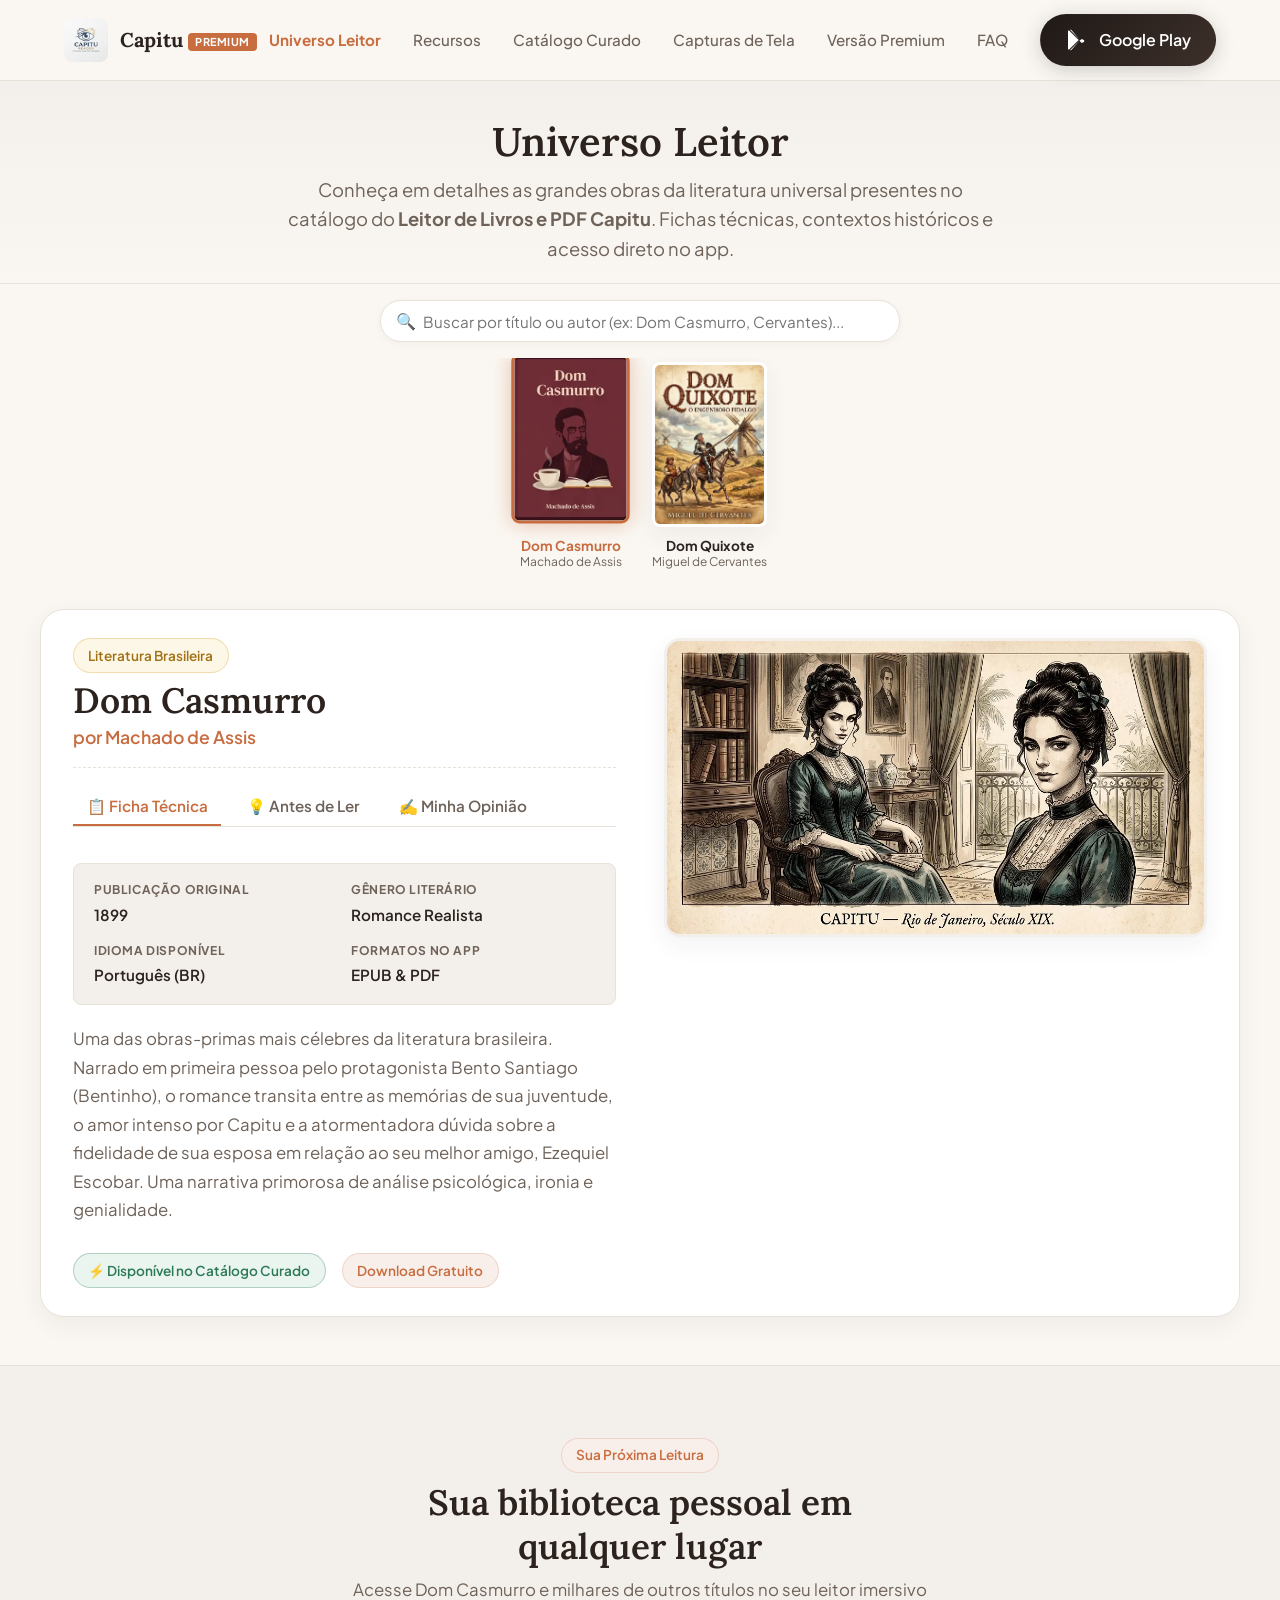
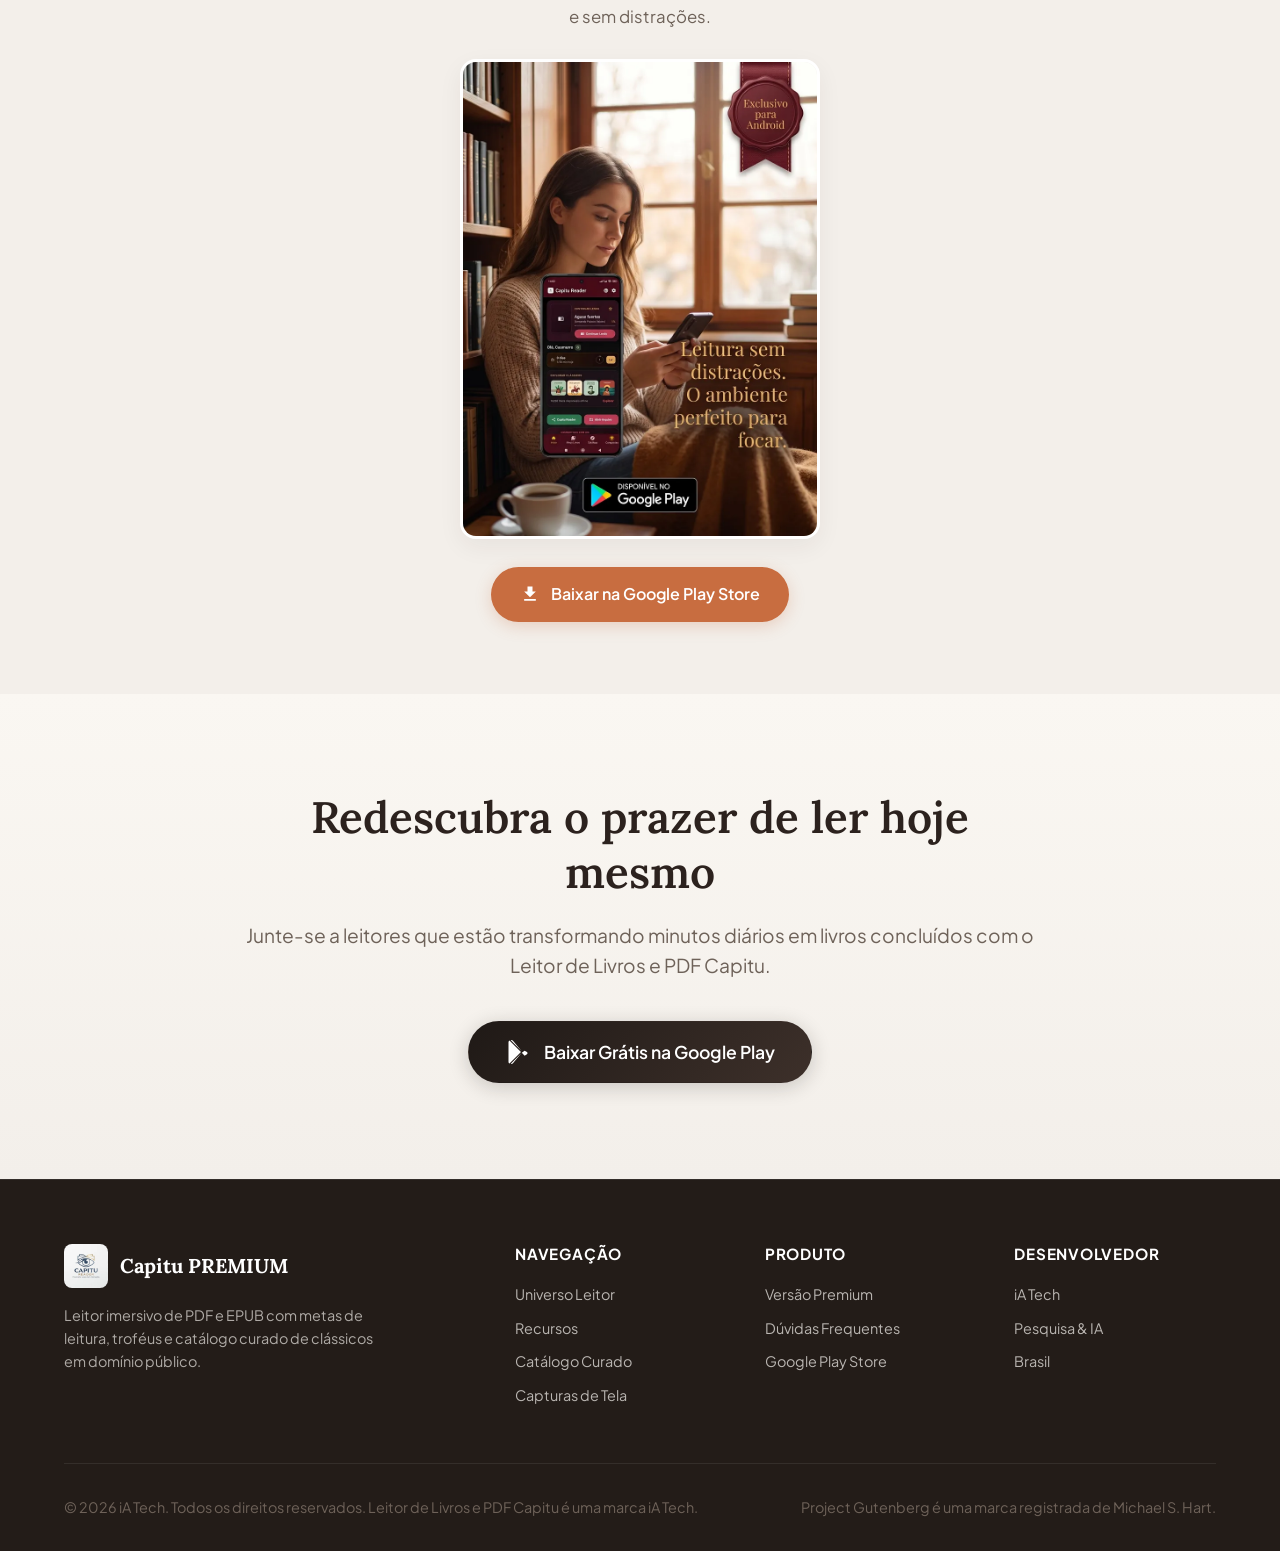
==== universo-leitor.html @ bd5f4f03 "obras" ====
<!DOCTYPE html>
<html lang="pt-BR">

<head>
  <meta charset="UTF-8">
  <meta name="viewport" content="width=device-width, initial-scale=1.0">
  <title>Universo Leitor — Obras Clássicas & Fichas Técnicas | Capitu Reader</title>

  <!-- SEO & Metatags -->
  <meta name="description"
    content="Explore o Universo Leitor do Capitu Reader. Fichas técnicas, contexto curatorial e análise de obras clássicas da literatura como Dom Casmurro, disponíveis em EPUB e PDF.">
  <meta name="keywords"
    content="Universo Leitor, Dom Casmurro, Machado de Assis, Capitu Reader, livros classicos, ficha tecnica dom casmurro, literatura brasileira, leitor epub pdf">
  <meta name="author" content="iA Tech">
  <meta name="robots" content="index, follow">
  <meta name="theme-color" content="#FAF7F2">
  <link rel="canonical" href="https://capitu-reader.com.br/universo-leitor.html">

  <!-- OpenGraph Tags -->
  <meta property="og:type" content="website">
  <meta property="og:url" content="https://capitu-reader.com.br/universo-leitor.html">
  <meta property="og:title" content="Universo Leitor — Clássicos da Literatura no Capitu Reader">
  <meta property="og:description"
    content="Fichas técnicas e curadoria das grandes obras da literatura universal disponíveis no aplicativo Capitu Reader.">
  <meta property="og:image" content="images/capitu1024.webp">

  <!-- Twitter Card Tags -->
  <meta name="twitter:card" content="summary_large_image">
  <meta name="twitter:title" content="Universo Leitor — Capitu Reader">
  <meta name="twitter:description" content="Análise curatorial e fichas técnicas dos maiores clássicos da literatura.">
  <meta name="twitter:image" content="images/capitu1024.webp">

  <!-- Favicon -->
  <link rel="icon" type="image/png" href="images/logo.webp">
  <link rel="apple-touch-icon" href="images/logo.webp">

  <!-- Google Fonts: Lora & Plus Jakarta Sans -->
  <link rel="preconnect" href="https://fonts.googleapis.com">
  <link rel="preconnect" href="https://fonts.gstatic.com" crossorigin>
  <link
    href="https://fonts.googleapis.com/css2?family=Lora:ital,wght@0,500;0,600;0,700;1,400&family=Plus+Jakarta+Sans:wght@400;500;600;700&display=swap"
    rel="stylesheet">

  <!-- Style Sheet -->
  <link rel="stylesheet" href="css/styles.css">

  <!-- Google tag (gtag.js) -->
  <script async src="https://www.googletagmanager.com/gtag/js?id=G-86LKGHS6HR"></script>
  <script>
    window.dataLayer = window.dataLayer || [];
    function gtag() { dataLayer.push(arguments); }
    gtag('js', new Date());

    gtag('config', 'G-86LKGHS6HR');
  </script>
</head>

<body>

  <!-- Header / Navegação -->
  <header class="header">
    <div class="container header-container">
      <a href="index.html" class="logo" id="header-logo">
        <img src="images/logo.webp" alt="Logo Leitor de Livros e PDF Capitu" class="logo-img">
        <span>Capitu <span class="logo-tag">PREMIUM</span></span>
      </a>

      <button class="mobile-toggle" id="mobile-toggle" aria-label="Abrir menu de navegação" aria-expanded="false">
        ☰
      </button>

      <nav>
        <ul class="nav-menu" id="nav-menu">
          <li><a href="universo-leitor.html" class="nav-link"
              style="color: var(--color-primary); font-weight: 700;">Universo Leitor</a></li>
          <li><a href="index.html#recursos" class="nav-link">Recursos</a></li>
          <li><a href="index.html#catalogo" class="nav-link">Catálogo Curado</a></li>
          <li><a href="index.html#capturas" class="nav-link">Capturas de Tela</a></li>
          <li><a href="index.html#premium" class="nav-link">Versão Premium</a></li>
          <li><a href="index.html#faq" class="nav-link">FAQ</a></li>
          <li>
            <a href="https://play.google.com/store/apps/details?id=br.com.iatech.capitureader&pcampaignid=web_share"
              target="_blank" rel="noopener noreferrer" class="btn btn-playstore" data-location="header">
              <svg viewBox="0 0 24 24">
                <path
                  d="M3,20.5V3.5C3,2.91 3.34,2.39 3.84,2.15L13.69,12L3.84,21.85C3.34,21.6 3,21.09 3,20.5M16.81,15.12L18.81,13.97C19.46,13.59 19.46,12.41 18.81,12.03L16.81,10.88L14.4,12.7L16.81,15.12M14.4,11.3L4.95,1.85C5.11,1.8 5.28,1.77 5.46,1.77C5.9,1.77 6.33,1.96 6.64,2.14L14.4,11.3M4.95,22.15L14.4,12.7L6.64,21.86C6.33,22.04 5.9,22.23 5.46,22.23C5.28,22.23 5.11,22.2 4.95,22.15Z" />
              </svg>
              Google Play
            </a>
          </li>
        </ul>
      </nav>
    </div>
  </header>

  <!-- Banner Inicial do Universo Leitor -->
  <section class="universo-hero">
    <div class="container">
      <h1 class="font-serif">Universo Leitor</h1>
      <p style="font-size: 1.15rem; max-width: 720px; margin: 0 auto; color: var(--text-secondary);">
        Conheça em detalhes as grandes obras da literatura universal presentes no catálogo do <strong>Leitor de Livros e
          PDF Capitu</strong>. Fichas técnicas, contextos históricos e acesso direto no app.
      </p>
    </div>
  </section>

  <!-- Toolbar de Busca & Carrossel de Capas -->
  <section class="obras-carousel-section">
    <div class="container">
      <div class="catalog-toolbar">
        <div class="search-input-wrapper">
          <span class="search-icon">🔍</span>
          <input type="text" id="obras-search-input"
            placeholder="Buscar por título ou autor (ex: Dom Casmurro, Cervantes)..." aria-label="Buscar obra ou autor">
        </div>
      </div>

      <!-- Carrossel de Capas das Obras -->
      <div class="obras-carousel-container" id="obras-carousel">
        <!-- Miniatura 1: Dom Casmurro -->
        <button class="carousel-thumb-item" data-obra="dom_casmurro" data-title="Dom Casmurro"
          data-author="Machado de Assis" aria-label="Ver Ficha de Dom Casmurro">
          <div class="carousel-thumb-cover">
            <img src="images/dom_casmurro.webp" alt="Capa Dom Casmurro">
          </div>
          <span class="carousel-thumb-title">Dom Casmurro</span>
          <span class="carousel-thumb-author">Machado de Assis</span>
        </button>

        <!-- Miniatura 2: Dom Quixote -->
        <button class="carousel-thumb-item" data-obra="dom_quixote" data-title="Dom Quixote"
          data-author="Miguel de Cervantes" aria-label="Ver Ficha de Dom Quixote">
          <div class="carousel-thumb-cover">
            <img src="images/Dom_quixote.webp" alt="Capa Dom Quixote">
          </div>
          <span class="carousel-thumb-title">Dom Quixote</span>
          <span class="carousel-thumb-author">Miguel de Cervantes</span>
        </button>
      </div>
    </div>
  </section>

  <!-- Container Dinâmico da Obra Selecionada -->
  <section class="obras-section">
    <div class="container obras-container" id="obra-active-container">
      <!-- O fragmento HTML da obra selecionada (ex: dom_casmurro.html ou dom_quixote.html) é carregado aqui dinamicamente -->
    </div>
  </section>

  <!-- Seção de Destaque Reduzido com Imagem e CTA -->
  <section class="destaque-reduzido-section">
    <div class="container">
      <div class="destaque-reduzido-card">
        <div>
          <div class="badge">Sua Próxima Leitura</div>
          <h2 class="font-serif" style="font-size: 2.2rem; margin-top: 0.5rem; margin-bottom: 0.5rem;">Sua biblioteca
            pessoal em qualquer lugar</h2>
          <p style="font-size: 1.05rem; color: var(--text-secondary);">Acesse Dom Casmurro e milhares de outros títulos
            no seu leitor imersivo e sem distrações.</p>
        </div>

        <div class="destaque-reduzido-img-wrapper">
          <img src="images/mulher-sentada-lendo.webp" alt="Mulher lendo um livro no aplicativo Capitu Reader">
        </div>

        <a href="https://play.google.com/store/apps/details?id=br.com.iatech.capitureader&pcampaignid=web_share"
          target="_blank" rel="noopener noreferrer" class="btn btn-primary" data-location="universo_destaque_reduzido">
          <svg width="20" height="20" viewBox="0 0 24 24" fill="currentColor">
            <path d="M5 20h14v-2H5v2zM19 9h-4V3H9v6H5l7 7 7-7z" />
          </svg>
          Baixar na Google Play Store
        </a>
      </div>
    </div>
  </section>

  <!-- Call To Action Final -->
  <section class="cta-final">
    <div class="container">
      <div class="cta-box">
        <h2 class="font-serif">Redescubra o prazer de ler hoje mesmo</h2>
        <p>Junte-se a leitores que estão transformando minutos diários em livros concluídos com o Leitor de Livros e PDF
          Capitu.</p>
        <a href="https://play.google.com/store/apps/details?id=br.com.iatech.capitureader&pcampaignid=web_share"
          target="_blank" rel="noopener noreferrer" class="btn btn-playstore"
          style="font-size: 1.1rem; padding: 1rem 2.25rem;" data-location="cta_final">
          <svg viewBox="0 0 24 24" style="width: 28px; height: 28px;">
            <path
              d="M3,20.5V3.5C3,2.91 3.34,2.39 3.84,2.15L13.69,12L3.84,21.85C3.34,21.6 3,21.09 3,20.5M16.81,15.12L18.81,13.97C19.46,13.59 19.46,12.41 18.81,12.03L16.81,10.88L14.4,12.7L16.81,15.12M14.4,11.3L4.95,1.85C5.11,1.8 5.28,1.77 5.46,1.77C5.9,1.77 6.33,1.96 6.64,2.14L14.4,11.3M4.95,22.15L14.4,12.7L6.64,21.86C6.33,22.04 5.9,22.23 5.46,22.23C5.28,22.23 5.11,22.2 4.95,22.15Z" />
          </svg>
          Baixar Grátis na Google Play
        </a>
      </div>
    </div>
  </section>

  <!-- Rodapé (Footer) -->
  <footer class="footer">
    <div class="container">
      <div class="footer-grid">
        <div class="footer-brand">
          <a href="index.html" class="logo">
            <img src="images/logo.webp" alt="Capitu Logo" class="logo-img">
            <span>Capitu PREMIUM</span>
          </a>
          <p>Leitor imersivo de PDF e EPUB com metas de leitura, troféus e catálogo curado de clássicos em domínio
            público.</p>
        </div>

        <div class="footer-col">
          <h4>Navegação</h4>
          <ul class="footer-links">
            <li><a href="universo-leitor.html">Universo Leitor</a></li>
            <li><a href="index.html#recursos">Recursos</a></li>
            <li><a href="index.html#catalogo">Catálogo Curado</a></li>
            <li><a href="index.html#capturas">Capturas de Tela</a></li>
          </ul>
        </div>

        <div class="footer-col">
          <h4>Produto</h4>
          <ul class="footer-links">
            <li><a href="index.html#premium">Versão Premium</a></li>
            <li><a href="index.html#faq">Dúvidas Frequentes</a></li>
            <li><a href="https://play.google.com/store/apps/details?id=br.com.iatech.capitureader&pcampaignid=web_share"
                target="_blank" rel="noopener">Google Play Store</a></li>
          </ul>
        </div>

        <div class="footer-col">
          <h4>Desenvolvedor</h4>
          <ul class="footer-links">
            <li><a href="https://iatech.com.br/" target="_blank" rel="noopener">iA Tech</a></li>
            <li><span>Pesquisa & IA</span></li>
            <li><span>Brasil</span></li>
          </ul>
        </div>
      </div>

      <div class="footer-bottom">
        <p>&copy; 2026 iA Tech. Todos os direitos reservados. Leitor de Livros e PDF Capitu é uma marca iA Tech.</p>
        <p>Project Gutenberg é uma marca registrada de Michael S. Hart.</p>
      </div>
    </div>
  </footer>

  <!-- Scripts -->
  <script src="js/main.js?v=3"></script>
</body>

</html>
---- css/styles.css ----
/* ==========================================================================
   Capitu Leitor PDF/EPUB PREMIUM — Design System & Stylesheet
   Estética: Tons claros, inspiração em papel e leitura, tipografia requintada.
   ========================================================================== */

/* --------------------------------------------------------------------------
   1. Variáveis & Tokens do Design System
   -------------------------------------------------------------------------- */
:root {
  /* Paleta de Cores Principais */
  --bg-main: #FAF7F2;          /* Papel creme claro levemente aquecido */
  --bg-surface: #FFFFFF;       /* Branco puro para cards e elementos elevados */
  --bg-surface-alt: #F3EFEA;   /* Pergaminho suave para fundos secundários */
  --bg-dark-paper: #231C18;    /* Papel escuro/café profundo para seções contrastantes */

  /* Cores de Texto */
  --text-primary: #2C221E;     /* Café muito escuro (substitui o preto puro para leitura mais suave) */
  --text-secondary: #6E6259;   /* Taupe aconchegante para descrições e legendas */
  --text-muted: #9C9088;       /* Tom neutro para textos secundários e bordas finas */
  --text-inverse: #FAF7F2;     /* Texto claro em fundos escuros */

  /* Cores de Acento & Marca */
  --color-primary: #C86D40;    /* Terracota elegante (Tom principal de destaque) */
  --color-primary-hover: #B25A2E;
  --color-primary-light: #F9EFEA;
  
  --color-gold: #D99B26;       /* Dourado quente para Conquistas & Troféus */
  --color-gold-light: #FDF7E7;
  
  --color-green: #2D7A58;      /* Verde sálvia/floresta para checks e selos */
  --color-green-light: #EBF5F0;

  --color-border: #E8E2D9;     /* Bordas suaves estilo páginas de livro */
  --color-border-hover: #D6CCC0;

  /* Tipografia */
  --font-serif: 'Lora', Georgia, serif;
  --font-sans: 'Plus Jakarta Sans', -apple-system, BlinkMacSystemFont, 'Segoe UI', Roboto, sans-serif;

  /* Sombras Recortadas e Macias */
  --shadow-sm: 0 2px 8px rgba(44, 34, 30, 0.04);
  --shadow-md: 0 8px 24px rgba(44, 34, 30, 0.06);
  --shadow-lg: 0 16px 40px rgba(44, 34, 30, 0.1);
  --shadow-glow: 0 0 30px rgba(200, 109, 64, 0.15);

  /* Transições & Raios de Borda */
  --radius-sm: 8px;
  --radius-md: 16px;
  --radius-lg: 24px;
  --radius-pill: 9999px;
  --transition-fast: 0.2s cubic-bezier(0.4, 0, 0.2, 1);
  --transition-normal: 0.3s cubic-bezier(0.4, 0, 0.2, 1);
}

/* --------------------------------------------------------------------------
   2. Reset & Estilos Base
   -------------------------------------------------------------------------- */
*, *::before, *::after {
  box-sizing: border-box;
  margin: 0;
  padding: 0;
}

html {
  scroll-behavior: smooth;
  font-size: 16px;
  -webkit-text-size-adjust: 100%;
}

body {
  font-family: var(--font-sans);
  background-color: var(--bg-main);
  color: var(--text-primary);
  line-height: 1.6;
  overflow-x: hidden;
  -webkit-font-smoothing: antialiased;
  -moz-osx-font-smoothing: grayscale;
}

h1, h2, h3, h4, .font-serif {
  font-family: var(--font-serif);
  font-weight: 600;
  line-height: 1.25;
  color: var(--text-primary);
}

p {
  color: var(--text-secondary);
}

a {
  color: var(--color-primary);
  text-decoration: none;
  transition: color var(--transition-fast);
}

a:hover {
  color: var(--color-primary-hover);
}

img {
  max-width: 100%;
  height: auto;
  display: block;
}

button, input {
  font-family: inherit;
}

/* Container Responsivo */
.container {
  width: 100%;
  max-width: 1200px;
  margin: 0 auto;
  padding: 0 1.5rem;
}

/* --------------------------------------------------------------------------
   3. Componentes Genéricos & Utilitários
   -------------------------------------------------------------------------- */
/* Botões Premium */
.btn {
  display: inline-flex;
  align-items: center;
  justify-content: center;
  gap: 0.65rem;
  padding: 0.85rem 1.75rem;
  font-weight: 600;
  font-size: 1rem;
  border-radius: var(--radius-pill);
  transition: all var(--transition-normal);
  cursor: pointer;
  border: 1px solid transparent;
  white-space: nowrap;
  text-decoration: none;
}

.btn-primary {
  background-color: var(--color-primary);
  color: #FFFFFF;
  box-shadow: 0 4px 16px rgba(200, 109, 64, 0.25);
}

.btn-primary:hover {
  background-color: var(--color-primary-hover);
  color: #FFFFFF;
  transform: translateY(-2px);
  box-shadow: 0 8px 24px rgba(200, 109, 64, 0.35);
}

.btn-secondary {
  background-color: var(--bg-surface);
  color: var(--text-primary);
  border-color: var(--color-border);
  box-shadow: var(--shadow-sm);
}

.btn-secondary:hover {
  background-color: var(--bg-surface-alt);
  border-color: var(--color-border-hover);
  color: var(--text-primary);
  transform: translateY(-2px);
}

.btn-playstore {
  background: linear-gradient(135deg, #1F1916 0%, #3D302A 100%);
  color: #FFFFFF;
  padding: 0.75rem 1.5rem;
  border-radius: var(--radius-pill);
  box-shadow: 0 4px 20px rgba(31, 25, 22, 0.2);
}

.btn-playstore:hover {
  transform: translateY(-2px);
  box-shadow: 0 8px 28px rgba(31, 25, 22, 0.3);
  color: #FFFFFF;
}

.btn-playstore svg {
  width: 24px;
  height: 24px;
  fill: currentColor;
}

/* Badges & Tags */
.badge {
  display: inline-flex;
  align-items: center;
  gap: 0.4rem;
  padding: 0.35rem 0.9rem;
  font-size: 0.85rem;
  font-weight: 600;
  border-radius: var(--radius-pill);
  background-color: var(--color-primary-light);
  color: var(--color-primary);
  border: 1px solid rgba(200, 109, 64, 0.2);
}

.badge-gold {
  background-color: var(--color-gold-light);
  color: #A37115;
  border-color: rgba(217, 155, 38, 0.3);
}

.badge-green {
  background-color: var(--color-green-light);
  color: var(--color-green);
  border-color: rgba(45, 122, 88, 0.3);
}

/* Títulos de Seção */
.section-header {
  text-align: center;
  max-width: 750px;
  margin: 0 auto 3.5rem auto;
}

.section-header h2 {
  font-size: 2.35rem;
  margin-top: 0.75rem;
  margin-bottom: 1rem;
}

.section-header p {
  font-size: 1.125rem;
  line-height: 1.7;
}

/* --------------------------------------------------------------------------
   4. Header & Navegação
   -------------------------------------------------------------------------- */
.header {
  position: sticky;
  top: 0;
  z-index: 1000;
  background-color: rgba(250, 247, 242, 0.9);
  backdrop-filter: blur(12px);
  -webkit-backdrop-filter: blur(12px);
  border-bottom: 1px solid var(--color-border);
  transition: all var(--transition-fast);
}

.header-container {
  display: flex;
  align-items: center;
  justify-content: space-between;
  height: 80px;
}

.logo {
  display: flex;
  align-items: center;
  gap: 0.75rem;
  font-family: var(--font-serif);
  font-size: 1.25rem;
  font-weight: 700;
  color: var(--text-primary);
  text-decoration: none;
}

.logo-img {
  width: 44px;
  height: 44px;
  object-fit: contain;
  border-radius: var(--radius-sm);
}

.logo-tag {
  font-size: 0.68rem;
  font-family: var(--font-sans);
  font-weight: 700;
  letter-spacing: 0.05em;
  background-color: var(--color-primary);
  color: #FFFFFF;
  padding: 0.15rem 0.45rem;
  border-radius: 4px;
  vertical-align: middle;
}

.nav-menu {
  display: flex;
  align-items: center;
  gap: 2rem;
  list-style: none;
}

.nav-link {
  font-size: 0.95rem;
  font-weight: 500;
  color: var(--text-secondary);
  transition: color var(--transition-fast);
}

.nav-link:hover {
  color: var(--color-primary);
}

.mobile-toggle {
  display: none;
  background: none;
  border: none;
  font-size: 1.5rem;
  color: var(--text-primary);
  cursor: pointer;
  padding: 0.5rem;
}

/* --------------------------------------------------------------------------
   5. Hero Section
   -------------------------------------------------------------------------- */
.hero {
  padding: 4rem 0 5rem 0;
  position: relative;
  overflow: hidden;
}

.hero-grid {
  display: grid;
  grid-template-columns: 1fr 1fr;
  gap: 3.5rem;
  align-items: center;
}

.hero-content {
  display: flex;
  flex-direction: column;
  align-items: flex-start;
}

.hero-title {
  font-size: 3.25rem;
  margin-top: 1rem;
  margin-bottom: 1.25rem;
  color: var(--text-primary);
  letter-spacing: -0.02em;
}

.hero-title span {
  color: var(--color-primary);
  font-style: italic;
}

.hero-description {
  font-size: 1.2rem;
  line-height: 1.7;
  margin-bottom: 2rem;
  color: var(--text-secondary);
}

.hero-actions {
  display: flex;
  align-items: center;
  gap: 1rem;
  flex-wrap: wrap;
  margin-bottom: 2.5rem;
}

.hero-features-list {
  display: flex;
  flex-direction: column;
  gap: 0.65rem;
  border-top: 1px dashed var(--color-border);
  padding-top: 1.5rem;
  width: 100%;
}

.hero-feature-item {
  display: flex;
  align-items: center;
  gap: 0.6rem;
  font-size: 0.95rem;
  color: var(--text-secondary);
}

.hero-feature-item svg {
  width: 18px;
  height: 18px;
  color: var(--color-green);
  flex-shrink: 0;
}

.hero-image-wrapper {
  position: relative;
}

.hero-image-card {
  position: relative;
  border-radius: var(--radius-lg);
  overflow: hidden;
  box-shadow: var(--shadow-lg);
  border: 4px solid var(--bg-surface);
  background-color: var(--bg-surface-alt);
}

.hero-image-card img {
  width: 100%;
  height: auto;
  object-fit: cover;
  display: block;
  transition: transform var(--transition-normal);
}

.hero-image-card:hover img {
  transform: scale(1.02);
}

.hero-floating-badge {
  position: absolute;
  bottom: -20px;
  left: -20px;
  background-color: var(--bg-surface);
  border: 1px solid var(--color-border);
  border-radius: var(--radius-md);
  padding: 1rem 1.25rem;
  box-shadow: var(--shadow-md);
  display: flex;
  align-items: center;
  gap: 0.85rem;
  z-index: 2;
  animation: float 4s ease-in-out infinite;
}

@keyframes float {
  0%, 100% { transform: translateY(0); }
  50% { transform: translateY(-8px); }
}

.floating-icon {
  width: 42px;
  height: 42px;
  border-radius: 50%;
  background-color: var(--color-gold-light);
  color: var(--color-gold);
  display: flex;
  align-items: center;
  justify-content: center;
}

.floating-text strong {
  display: block;
  font-size: 0.95rem;
  color: var(--text-primary);
}

.floating-text span {
  font-size: 0.8rem;
  color: var(--text-secondary);
}

/* --------------------------------------------------------------------------
   6. Seção de Estatísticas & Destaques Rápidos
   -------------------------------------------------------------------------- */
.stats-banner {
  background-color: var(--bg-surface);
  border-y: 1px solid var(--color-border);
  padding: 2.5rem 0;
}

.stats-grid {
  display: grid;
  grid-template-columns: repeat(4, 1fr);
  gap: 2rem;
  text-align: center;
}

.stat-card {
  padding: 1rem;
}

.stat-number {
  font-family: var(--font-serif);
  font-size: 2.25rem;
  font-weight: 700;
  color: var(--color-primary);
  margin-bottom: 0.25rem;
}

.stat-label {
  font-size: 0.9rem;
  font-weight: 600;
  color: var(--text-primary);
  margin-bottom: 0.2rem;
}

.stat-sub {
  font-size: 0.8rem;
  color: var(--text-muted);
}

/* --------------------------------------------------------------------------
   7. Seção de Recursos de Leitura (Imersivo & Conforto)
   -------------------------------------------------------------------------- */
.reading-experience {
  padding: 6rem 0;
  background-color: var(--bg-main);
}

.features-grid {
  display: grid;
  grid-template-columns: repeat(3, 1fr);
  gap: 2rem;
}

.feature-card {
  background-color: var(--bg-surface);
  border: 1px solid var(--color-border);
  border-radius: var(--radius-md);
  padding: 2rem;
  transition: all var(--transition-normal);
  display: flex;
  flex-direction: column;
}

.feature-card:hover {
  transform: translateY(-4px);
  box-shadow: var(--shadow-md);
  border-color: var(--color-border-hover);
}

.feature-icon {
  width: 54px;
  height: 54px;
  border-radius: var(--radius-md);
  background-color: var(--color-primary-light);
  color: var(--color-primary);
  display: flex;
  align-items: center;
  justify-content: center;
  margin-bottom: 1.5rem;
}

.feature-icon svg {
  width: 28px;
  height: 28px;
}

.feature-card h3 {
  font-size: 1.35rem;
  margin-bottom: 0.75rem;
}

.feature-card p {
  font-size: 0.95rem;
  line-height: 1.6;
}

/* Highlight Box dentro de Recursos */
.reader-highlight-box {
  grid-column: 1 / -1;
  background: linear-gradient(135deg, #F5EDE4 0%, #EFE5D9 100%);
  border: 1px solid var(--color-border);
  border-radius: var(--radius-lg);
  padding: 3rem;
  display: grid;
  grid-template-columns: 1fr 1fr;
  gap: 3rem;
  align-items: center;
  margin-top: 2rem;
}

.highlight-content h3 {
  font-size: 2rem;
  margin-bottom: 1rem;
}

.highlight-tags {
  display: flex;
  gap: 0.5rem;
  flex-wrap: wrap;
  margin-top: 1.5rem;
}

.highlight-visual {
  background-color: var(--bg-surface);
  padding: 1.5rem;
  border-radius: var(--radius-md);
  box-shadow: var(--shadow-md);
  border: 1px solid var(--color-border);
}

.quote-snippet {
  font-family: var(--font-serif);
  font-size: 1.15rem;
  font-style: italic;
  color: var(--text-primary);
  line-height: 1.7;
  border-left: 3px solid var(--color-primary);
  padding-left: 1.25rem;
  margin-bottom: 1rem;
}

.quote-author {
  font-size: 0.85rem;
  font-weight: 600;
  color: var(--text-secondary);
  text-transform: uppercase;
  letter-spacing: 0.05em;
  padding-left: 1.25rem;
}

/* --------------------------------------------------------------------------
   8. Seção de Gamificação & Conquistas
   -------------------------------------------------------------------------- */
.gamification-section {
  padding: 6rem 0;
  background-color: var(--bg-surface-alt);
  border-y: 1px solid var(--color-border);
}

.gamification-layout {
  display: grid;
  grid-template-columns: 1fr 1fr;
  gap: 3.5rem;
  align-items: center;
}

.streak-card-preview {
  background-color: var(--bg-surface);
  border: 1px solid var(--color-border);
  border-radius: var(--radius-lg);
  padding: 2.25rem;
  box-shadow: var(--shadow-md);
}

.streak-header {
  display: flex;
  align-items: center;
  justify-content: space-between;
  margin-bottom: 1.5rem;
}

.streak-title-area {
  display: flex;
  align-items: center;
  gap: 0.75rem;
}

.fire-badge {
  width: 40px;
  height: 40px;
  border-radius: 50%;
  background-color: #FDF2E9;
  color: #E65100;
  display: flex;
  align-items: center;
  justify-content: center;
  font-size: 1.25rem;
}

.goal-ring-demo {
  position: relative;
  width: 140px;
  height: 140px;
  margin: 1.5rem auto;
  display: flex;
  align-items: center;
  justify-content: center;
}

.ring-svg {
  transform: rotate(-90deg);
  width: 100%;
  height: 100%;
}

.ring-bg {
  fill: none;
  stroke: var(--bg-surface-alt);
  stroke-width: 10;
}

.ring-progress {
  fill: none;
  stroke: var(--color-primary);
  stroke-width: 10;
  stroke-dasharray: 377;
  stroke-dashoffset: 90;
  stroke-linecap: round;
}

.ring-inner-text {
  position: absolute;
  text-align: center;
}

.ring-inner-text strong {
  font-size: 1.5rem;
  display: block;
  color: var(--text-primary);
}

.ring-inner-text span {
  font-size: 0.75rem;
  color: var(--text-secondary);
}

/* Badges Grid (6 Conquistas Reais) */
.achievements-grid {
  display: grid;
  grid-template-columns: repeat(2, 1fr);
  gap: 1.25rem;
  margin-top: 1.5rem;
}

.achievement-item {
  background-color: var(--bg-surface);
  border: 1px solid var(--color-border);
  border-radius: var(--radius-md);
  padding: 1.25rem;
  display: flex;
  align-items: flex-start;
  gap: 0.85rem;
  transition: transform var(--transition-fast);
}

.achievement-item:hover {
  transform: translateY(-2px);
  border-color: var(--color-gold);
}

.achievement-icon {
  width: 38px;
  height: 38px;
  border-radius: 50%;
  background-color: var(--color-gold-light);
  color: var(--color-gold);
  display: flex;
  align-items: center;
  justify-content: center;
  flex-shrink: 0;
}

.achievement-info h4 {
  font-size: 0.95rem;
  margin-bottom: 0.2rem;
  font-family: var(--font-sans);
  font-weight: 700;
}

.achievement-info p {
  font-size: 0.8rem;
  line-height: 1.4;
}

/* --------------------------------------------------------------------------
   9. Seção de Catálogo Curado & Biblioteca
   -------------------------------------------------------------------------- */
.catalog-section {
  padding: 6rem 0;
  background-color: var(--bg-main);
}

.catalog-split {
  display: grid;
  grid-template-columns: 1fr 1fr;
  gap: 3rem;
  align-items: center;
}

.catalog-cards-stack {
  display: flex;
  flex-direction: column;
  gap: 1.25rem;
}

.collection-card {
  background-color: var(--bg-surface);
  border: 1px solid var(--color-border);
  border-radius: var(--radius-md);
  padding: 1.5rem;
  display: flex;
  align-items: center;
  justify-content: space-between;
  box-shadow: var(--shadow-sm);
  transition: all var(--transition-normal);
}

.collection-card:hover {
  transform: translateX(6px);
  border-color: var(--color-primary);
}

.collection-meta h4 {
  font-size: 1.1rem;
  margin-bottom: 0.25rem;
}

.collection-meta p {
  font-size: 0.85rem;
}

.collection-tag {
  font-size: 0.75rem;
  font-weight: 700;
  text-transform: uppercase;
  background-color: var(--bg-surface-alt);
  color: var(--text-secondary);
  padding: 0.35rem 0.75rem;
  border-radius: var(--radius-pill);
}

/* --------------------------------------------------------------------------
   10. Galeria de Screenshots Interativa
   -------------------------------------------------------------------------- */
.screenshots-section {
  padding: 6rem 0;
  background-color: var(--bg-surface);
  border-y: 1px solid var(--color-border);
}

.screenshots-scroll-wrapper {
  display: flex;
  gap: 1.5rem;
  overflow-x: auto;
  padding: 1rem 0.5rem 2rem 0.5rem;
  scroll-snap-type: x mandatory;
  -webkit-overflow-scrolling: touch;
  scrollbar-width: thin;
  scrollbar-color: var(--color-border) transparent;
}

.screenshots-scroll-wrapper::-webkit-scrollbar {
  height: 6px;
}

.screenshots-scroll-wrapper::-webkit-scrollbar-thumb {
  background-color: var(--color-border);
  border-radius: var(--radius-pill);
}

.screenshot-item {
  flex: 0 0 260px;
  scroll-snap-align: center;
  border-radius: var(--radius-md);
  overflow: hidden;
  border: 3px solid var(--bg-surface-alt);
  box-shadow: var(--shadow-md);
  cursor: pointer;
  transition: all var(--transition-normal);
  background-color: var(--bg-surface-alt);
}

.screenshot-item:hover {
  transform: translateY(-6px) scale(1.02);
  box-shadow: var(--shadow-lg);
  border-color: var(--color-primary);
}

.screenshot-item img {
  width: 100%;
  height: auto;
  display: block;
}

/* Lightbox Modal */
.modal-lightbox {
  position: fixed;
  top: 0;
  left: 0;
  width: 100%;
  height: 100%;
  background-color: rgba(35, 28, 24, 0.85);
  backdrop-filter: blur(8px);
  z-index: 2000;
  display: flex;
  align-items: center;
  justify-content: center;
  opacity: 0;
  pointer-events: none;
  transition: opacity var(--transition-normal);
}

.modal-lightbox.active {
  opacity: 1;
  pointer-events: auto;
}

.modal-content {
  position: relative;
  max-width: 90%;
  max-height: 90vh;
}

.modal-content img {
  max-height: 85vh;
  border-radius: var(--radius-md);
  box-shadow: 0 20px 50px rgba(0, 0, 0, 0.5);
}

.modal-close {
  position: absolute;
  top: -40px;
  right: 0;
  background: none;
  border: none;
  color: #FFFFFF;
  font-size: 2rem;
  cursor: pointer;
}

/* --------------------------------------------------------------------------
   11. Seção Versão Premium
   -------------------------------------------------------------------------- */
.premium-section {
  padding: 6rem 0;
  background-color: var(--bg-dark-paper);
  color: var(--text-inverse);
  position: relative;
}

.premium-card-wrapper {
  background: linear-gradient(135deg, #2D231E 0%, #3D302A 100%);
  border: 1px solid rgba(255, 255, 255, 0.1);
  border-radius: var(--radius-lg);
  padding: 4rem 3rem;
  text-align: center;
  max-width: 900px;
  margin: 0 auto;
  box-shadow: 0 20px 60px rgba(0, 0, 0, 0.3);
}

.premium-card-wrapper h2 {
  color: #FFFFFF;
  font-size: 2.5rem;
  margin-top: 1rem;
  margin-bottom: 1rem;
}

.premium-card-wrapper p {
  color: rgba(250, 247, 242, 0.8);
  font-size: 1.15rem;
  max-width: 650px;
  margin: 0 auto 2.5rem auto;
}

.premium-features-grid {
  display: grid;
  grid-template-columns: repeat(3, 1fr);
  gap: 1.5rem;
  text-align: left;
  margin-bottom: 3rem;
}

.premium-feature-box {
  background-color: rgba(255, 255, 255, 0.05);
  border: 1px solid rgba(255, 255, 255, 0.08);
  border-radius: var(--radius-md);
  padding: 1.5rem;
}

.premium-feature-box h4 {
  color: #FFFFFF;
  font-family: var(--font-sans);
  font-size: 1.05rem;
  margin-bottom: 0.5rem;
}

.premium-feature-box p {
  font-size: 0.88rem;
  margin-bottom: 0;
}

/* --------------------------------------------------------------------------
   12. Perguntas Frequentes (FAQ Accordion)
   -------------------------------------------------------------------------- */
.faq-section {
  padding: 6rem 0;
  background-color: var(--bg-main);
}

.faq-list {
  max-width: 800px;
  margin: 0 auto;
  display: flex;
  flex-direction: column;
  gap: 1rem;
}

.faq-item {
  background-color: var(--bg-surface);
  border: 1px solid var(--color-border);
  border-radius: var(--radius-md);
  overflow: hidden;
  transition: border-color var(--transition-fast);
}

.faq-item.active {
  border-color: var(--color-primary);
}

.faq-question {
  width: 100%;
  padding: 1.5rem;
  text-align: left;
  background: none;
  border: none;
  font-size: 1.1rem;
  font-weight: 600;
  color: var(--text-primary);
  display: flex;
  align-items: center;
  justify-content: space-between;
  cursor: pointer;
}

.faq-icon {
  font-size: 1.25rem;
  transition: transform var(--transition-fast);
  color: var(--color-primary);
}

.faq-item.active .faq-icon {
  transform: rotate(180deg);
}

.faq-answer {
  max-height: 0;
  overflow: hidden;
  transition: max-height var(--transition-normal), padding var(--transition-normal);
  padding: 0 1.5rem;
}

.faq-item.active .faq-answer {
  max-height: 300px;
  padding: 0 1.5rem 1.5rem 1.5rem;
}

.faq-answer p {
  font-size: 0.98rem;
  line-height: 1.65;
}

/* --------------------------------------------------------------------------
   13. Call To Action Final
   -------------------------------------------------------------------------- */
.cta-final {
  padding: 6rem 0;
  background: linear-gradient(180deg, var(--bg-main) 0%, var(--bg-surface-alt) 100%);
  text-align: center;
}

.cta-box {
  max-width: 800px;
  margin: 0 auto;
}

.cta-box h2 {
  font-size: 2.75rem;
  margin-bottom: 1.25rem;
}

.cta-box p {
  font-size: 1.2rem;
  margin-bottom: 2.5rem;
}

/* --------------------------------------------------------------------------
   14. Rodapé (Footer)
   -------------------------------------------------------------------------- */
.footer {
  background-color: var(--bg-dark-paper);
  color: rgba(250, 247, 242, 0.7);
  padding: 4rem 0 2rem 0;
  border-top: 1px solid rgba(255, 255, 255, 0.08);
  font-size: 0.9rem;
}

.footer-grid {
  display: grid;
  grid-template-columns: 2fr repeat(3, 1fr);
  gap: 3rem;
  margin-bottom: 3.5rem;
}

.footer-brand .logo {
  color: #FFFFFF;
  margin-bottom: 1rem;
}

.footer-brand p {
  color: rgba(250, 247, 242, 0.65);
  line-height: 1.6;
  max-width: 320px;
}

.footer-col h4 {
  color: #FFFFFF;
  font-family: var(--font-sans);
  font-size: 0.95rem;
  font-weight: 700;
  text-transform: uppercase;
  letter-spacing: 0.05em;
  margin-bottom: 1.25rem;
}

.footer-links {
  list-style: none;
  display: flex;
  flex-direction: column;
  gap: 0.65rem;
}

.footer-links a {
  color: rgba(250, 247, 242, 0.7);
}

.footer-links a:hover {
  color: #FFFFFF;
}

.footer-bottom {
  border-top: 1px solid rgba(255, 255, 255, 0.08);
  padding-top: 2rem;
  display: flex;
  align-items: center;
  justify-content: space-between;
  flex-wrap: wrap;
  gap: 1rem;
}

/* --------------------------------------------------------------------------
   15. Media Queries Responsivos
   -------------------------------------------------------------------------- */
@media (max-width: 992px) {
  .hero-grid,
  .reader-highlight-box,
  .gamification-layout,
  .catalog-split {
    grid-template-columns: 1fr;
    gap: 2.5rem;
  }

  .features-grid,
  .premium-features-grid {
    grid-template-columns: repeat(2, 1fr);
  }

  .stats-grid {
    grid-template-columns: repeat(2, 1fr);
    gap: 1.5rem;
  }

  .hero-title {
    font-size: 2.5rem;
  }

  .footer-grid {
    grid-template-columns: 1fr 1fr;
  }
}

@media (max-width: 768px) {
  .nav-menu {
    position: fixed;
    top: 80px;
    left: 0;
    width: 100%;
    background-color: var(--bg-surface);
    flex-direction: column;
    padding: 2rem;
    gap: 1.5rem;
    box-shadow: var(--shadow-lg);
    display: none;
    border-bottom: 1px solid var(--color-border);
  }

  .nav-menu.active {
    display: flex;
  }

  .mobile-toggle {
    display: block;
  }

  .features-grid,
  .premium-features-grid,
  .achievements-grid {
    grid-template-columns: 1fr;
  }

  .hero-floating-badge {
    position: static;
    margin-top: 1rem;
  }

  .footer-grid {
    grid-template-columns: 1fr;
  }

  .hero-title {
    font-size: 2.1rem;
  }

  .section-header h2 {
    font-size: 1.85rem;
  }
}

/* --------------------------------------------------------------------------
   16. Universo Leitor — Estilos de Obras & Ficha Técnica
   -------------------------------------------------------------------------- */
.universo-hero {
  padding: 2rem 0 1.25rem 0;
  text-align: center;
  background: linear-gradient(180deg, var(--bg-surface-alt) 0%, var(--bg-main) 100%);
  border-bottom: 1px solid var(--color-border);
}

.universo-hero h1 {
  font-size: 2.5rem;
  margin-top: 0.25rem;
  margin-bottom: 0.5rem;
}

.obras-container {
  padding: 1.25rem 0 3rem 0;
  display: flex;
  flex-direction: column;
  gap: 4rem;
}

.obra-card {
  background-color: var(--bg-surface);
  border: 1px solid var(--color-border);
  border-radius: var(--radius-lg);
  padding: 1.75rem 2rem;
  box-shadow: var(--shadow-md);
  transition: all var(--transition-normal);
}

.obra-card:hover {
  box-shadow: var(--shadow-lg);
  border-color: var(--color-border-hover);
}

.obra-grid {
  display: grid;
  grid-template-columns: 1fr 1fr;
  gap: 3rem;
  align-items: center;
}

.obra-grid.obra-reverse {
  direction: ltr; /* Mudar ordem dos elementos usando grid areas ou order */
}

.obra-grid.obra-reverse .obra-image-container {
  order: 2;
}

.obra-grid.obra-reverse .ficha-tecnica {
  order: 1;
}

.obra-image-container {
  position: relative;
  border-radius: var(--radius-md);
  overflow: hidden;
  box-shadow: var(--shadow-md);
  border: 3px solid var(--bg-surface-alt);
  background-color: var(--bg-surface-alt);
}

.obra-image-container img {
  width: 100%;
  height: auto;
  display: block;
  object-fit: cover;
  transition: transform var(--transition-normal);
}

.obra-image-container:hover img {
  transform: scale(1.03);
}

.ficha-tecnica {
  display: flex;
  flex-direction: column;
  gap: 1.25rem;
}

.ficha-header {
  border-bottom: 1px dashed var(--color-border);
  padding-bottom: 1rem;
}

.ficha-header h3 {
  font-size: 2.2rem;
  margin-top: 0.35rem;
  color: var(--text-primary);
}

.ficha-autor {
  font-size: 1.1rem;
  font-weight: 600;
  color: var(--color-primary);
  font-family: var(--font-sans);
}

.ficha-meta-grid {
  display: grid;
  grid-template-columns: repeat(2, 1fr);
  gap: 0.85rem;
  background-color: var(--bg-surface-alt);
  border-radius: var(--radius-sm);
  padding: 1rem 1.25rem;
  border: 1px solid var(--color-border);
}

.ficha-meta-item strong {
  display: block;
  font-size: 0.75rem;
  text-transform: uppercase;
  letter-spacing: 0.05em;
  color: var(--text-secondary);
  margin-bottom: 0.15rem;
}

.ficha-meta-item span {
  font-size: 0.95rem;
  font-weight: 600;
  color: var(--text-primary);
}

.ficha-resumo {
  font-size: 1.05rem;
  line-height: 1.7;
  color: var(--text-secondary);
}

.ficha-footer {
  display: flex;
  align-items: center;
  gap: 1rem;
  flex-wrap: wrap;
  padding-top: 0.5rem;
}

/* Seção Destaque Reduzido ao Final */
.destaque-reduzido-section {
  padding: 4.5rem 0;
  background-color: var(--bg-surface-alt);
  border-top: 1px solid var(--color-border);
  text-align: center;
}

.destaque-reduzido-card {
  max-width: 580px;
  margin: 0 auto;
  display: flex;
  flex-direction: column;
  align-items: center;
  gap: 1.75rem;
}

.destaque-reduzido-img-wrapper {
  max-width: 360px;
  border-radius: var(--radius-md);
  overflow: hidden;
  box-shadow: var(--shadow-md);
  border: 3px solid var(--bg-surface);
}

.destaque-reduzido-img-wrapper img {
  width: 100%;
  height: auto;
  display: block;
}

@media (max-width: 992px) {
  .obra-grid,
  .obra-grid.obra-reverse {
    grid-template-columns: 1fr;
    gap: 2rem;
  }

  .obra-grid.obra-reverse .obra-image-container,
  .obra-grid.obra-reverse .ficha-tecnica {
    order: unset;
  }
}

/* Card Tabs & Antes de Ler */
.card-tabs-nav {
  display: flex;
  gap: 0.75rem;
  border-bottom: 1px solid var(--color-border);
  margin-bottom: 1rem;
}

.tab-btn {
  background: none;
  border: none;
  border-bottom: 2px solid transparent;
  padding: 0.5rem 0.85rem;
  font-family: var(--font-sans);
  font-size: 0.95rem;
  font-weight: 600;
  color: var(--text-secondary);
  cursor: pointer;
  transition: all var(--transition-fast);
}

.tab-btn:hover {
  color: var(--color-primary);
}

.tab-btn.active {
  color: var(--color-primary);
  border-bottom: 2px solid var(--color-primary);
}

.tab-content {
  display: none !important;
  animation: fadeIn 0.25s ease-in-out;
}

.tab-content.active {
  display: flex !important;
  flex-direction: column;
  gap: 1.25rem;
}

/* Estabilidade de Altura no Desktop (evita resize do card ao trocar de aba) */
@media (min-width: 993px) {
  .obra-grid {
    align-items: flex-start;
  }

  .ficha-tecnica {
    min-height: 470px;
    display: flex;
    flex-direction: column;
  }

  .tab-content.active {
    min-height: 350px;
    justify-content: flex-start;
  }
}

@keyframes fadeIn {
  from { opacity: 0; transform: translateY(4px); }
  to { opacity: 1; transform: translateY(0); }
}

.antes-ler-intro {
  background-color: #FDF6EE;
  border-left: 3px solid var(--color-primary);
  padding: 0.75rem 1rem;
  border-radius: var(--radius-sm);
  margin-bottom: 0.25rem;
}

.antes-ler-intro strong {
  display: block;
  font-size: 0.95rem;
  color: var(--text-primary);
}

.antes-ler-intro p {
  font-size: 0.85rem;
  color: var(--text-secondary);
  margin: 0;
}

.alert-tags-list {
  display: flex;
  flex-direction: column;
  gap: 0.85rem;
  max-height: 380px;
  overflow-y: auto;
  padding-right: 0.35rem;
}

.alert-tags-list::-webkit-scrollbar {
  width: 5px;
}

.alert-tags-list::-webkit-scrollbar-thumb {
  background-color: var(--color-border);
  border-radius: var(--radius-pill);
}

.alert-tag-item {
  background-color: var(--bg-surface-alt);
  border: 1px solid var(--color-border);
  border-left: 4px solid var(--color-primary);
  border-radius: var(--radius-sm);
  padding: 0.85rem 1rem;
  transition: transform var(--transition-fast);
}

.alert-tag-item:hover {
  transform: translateX(3px);
}

.alert-badge {
  font-weight: 700;
  font-size: 0.88rem;
  color: var(--color-primary);
}

.alert-tag-item p {
  font-size: 0.88rem;
  line-height: 1.5;
  color: var(--text-secondary);
  margin-top: 0.3rem;
}

/* Toolbar de Busca do Catálogo */
.catalog-toolbar {
  max-width: 520px;
  margin: 1rem auto 1rem auto;
  position: relative;
}

.search-input-wrapper {
  position: relative;
  width: 100%;
}

.search-input-wrapper input {
  width: 100%;
  padding: 0.65rem 1.15rem 0.65rem 2.65rem;
  font-size: 0.95rem;
  border-radius: var(--radius-pill);
  border: 1px solid var(--color-border);
  background-color: var(--bg-surface);
  color: var(--text-primary);
  box-shadow: var(--shadow-sm);
  outline: none;
  transition: all var(--transition-fast);
}

.search-input-wrapper input:focus {
  border-color: var(--color-primary);
  box-shadow: var(--shadow-glow);
}

.search-icon {
  position: absolute;
  left: 1rem;
  top: 50%;
  transform: translateY(-50%);
  color: var(--text-muted);
  pointer-events: none;
  font-size: 1rem;
}

/* Carrossel de Capas de Obras */
.obras-carousel-section {
  padding-bottom: 0.5rem;
}

.obras-carousel-container {
  display: flex;
  justify-content: center;
  gap: 1.5rem;
  overflow-x: auto;
  padding: 0.25rem 1rem 0.75rem 1rem;
  scroll-snap-type: x mandatory;
  scrollbar-width: thin;
  scrollbar-color: var(--color-border) transparent;
}

.carousel-thumb-item {
  flex: 0 0 115px;
  scroll-snap-align: center;
  display: flex;
  flex-direction: column;
  align-items: center;
  cursor: pointer;
  transition: all var(--transition-normal);
  text-decoration: none;
  background: none;
  border: none;
  padding: 0;
}

.carousel-thumb-cover {
  width: 115px;
  height: 165px;
  border-radius: var(--radius-sm);
  overflow: hidden;
  border: 3px solid var(--bg-surface);
  box-shadow: var(--shadow-md);
  transition: all var(--transition-fast);
  background-color: var(--bg-surface-alt);
}

.carousel-thumb-cover img {
  width: 100%;
  height: 100%;
  object-fit: cover;
  display: block;
}

.carousel-thumb-title {
  margin-top: 0.65rem;
  font-size: 0.85rem;
  font-weight: 700;
  color: var(--text-primary);
  text-align: center;
  line-height: 1.25;
}

.carousel-thumb-author {
  font-size: 0.75rem;
  color: var(--text-secondary);
  text-align: center;
}

.carousel-thumb-item:hover .carousel-thumb-cover {
  transform: translateY(-4px);
  border-color: var(--color-primary);
  box-shadow: var(--shadow-lg);
}

.carousel-thumb-item.active .carousel-thumb-cover {
  border-color: var(--color-primary);
  box-shadow: 0 0 20px rgba(200, 109, 64, 0.4);
  transform: translateY(-6px) scale(1.03);
}

.carousel-thumb-item.active .carousel-thumb-title {
  color: var(--color-primary);
}

/* Caixa da Aba Minha Opinião */
.opiniao-placeholder-box {
  background-color: var(--bg-surface-alt);
  border: 1px dashed var(--color-border-hover);
  border-radius: var(--radius-md);
  padding: 2.25rem 1.5rem;
  text-align: center;
  display: flex;
  flex-direction: column;
  align-items: center;
  gap: 0.5rem;
  margin-top: 0.5rem;
}

.opiniao-icon {
  font-size: 2.25rem;
  margin-bottom: 0.25rem;
}

.opiniao-placeholder-box strong {
  font-size: 1.15rem;
  color: var(--text-primary);
  font-family: var(--font-serif);
}

.opiniao-placeholder-box p {
  font-size: 0.95rem;
  color: var(--text-secondary);
  font-style: italic;
  margin: 0;
}
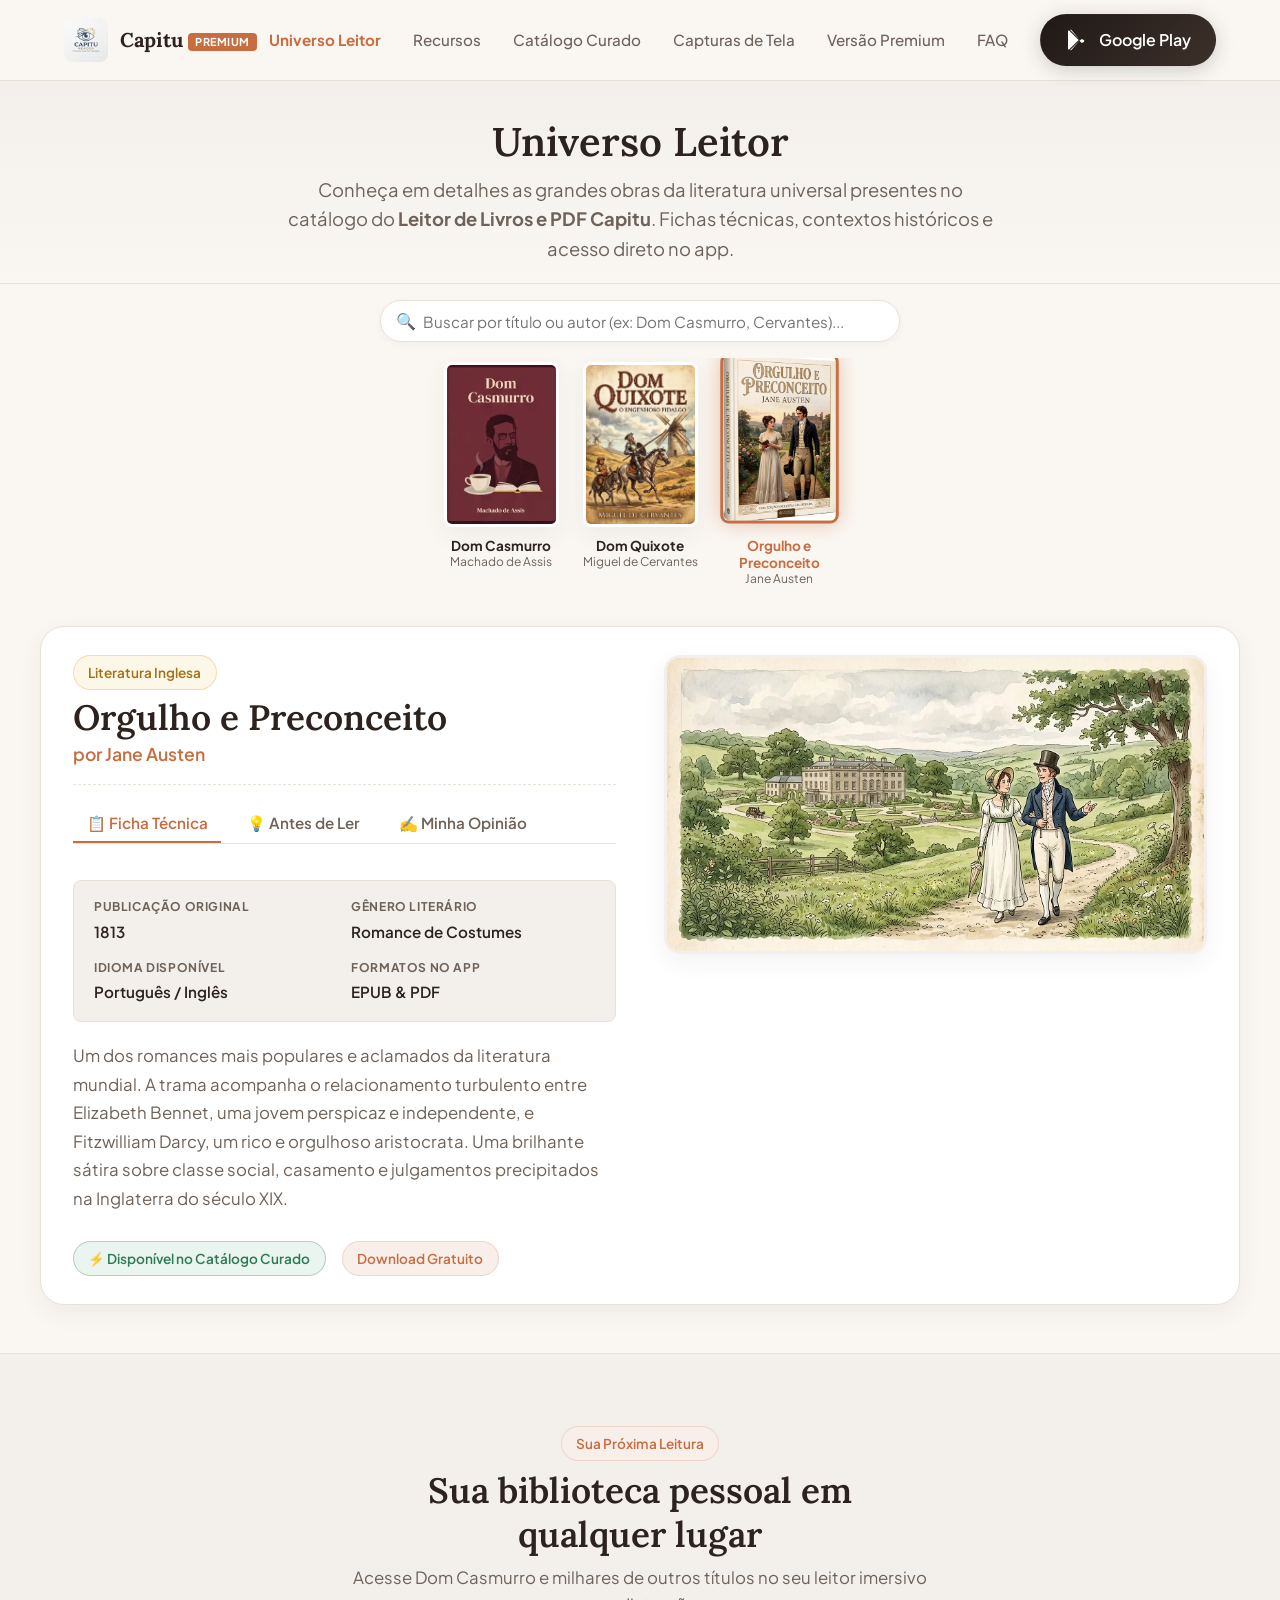
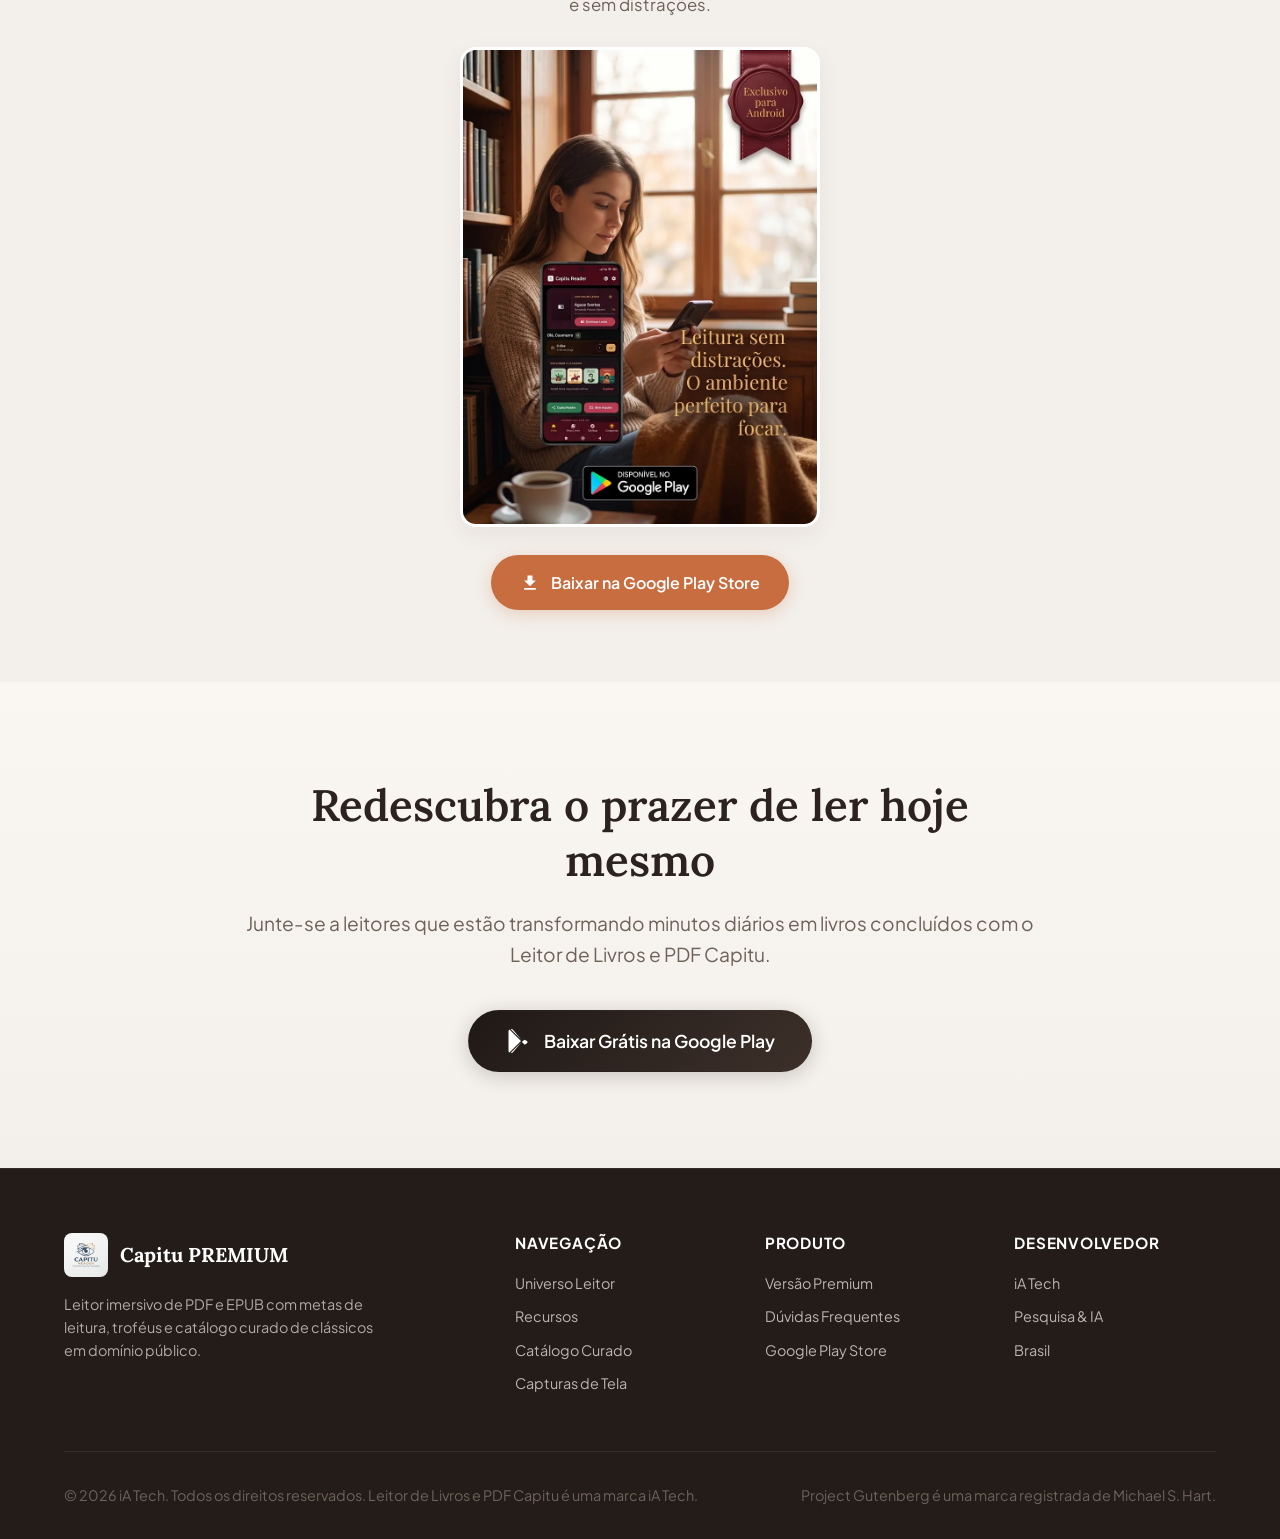
==== commit 2867b8e5: "orgulho e preconceito" ====
--- a/universo-leitor.html
+++ b/universo-leitor.html
@@ -136,6 +136,16 @@
           <span class="carousel-thumb-title">Dom Quixote</span>
           <span class="carousel-thumb-author">Miguel de Cervantes</span>
         </button>
+
+        <!-- Miniatura 3: Orgulho e Preconceito -->
+        <button class="carousel-thumb-item" data-obra="orgulho_e_preconceito" data-title="Orgulho e Preconceito"
+          data-author="Jane Austen" aria-label="Ver Ficha de Orgulho e Preconceito">
+          <div class="carousel-thumb-cover">
+            <img src="images/capa_orgulho_e_preconceito.webp" alt="Capa Orgulho e Preconceito">
+          </div>
+          <span class="carousel-thumb-title">Orgulho e Preconceito</span>
+          <span class="carousel-thumb-author">Jane Austen</span>
+        </button>
       </div>
     </div>
   </section>
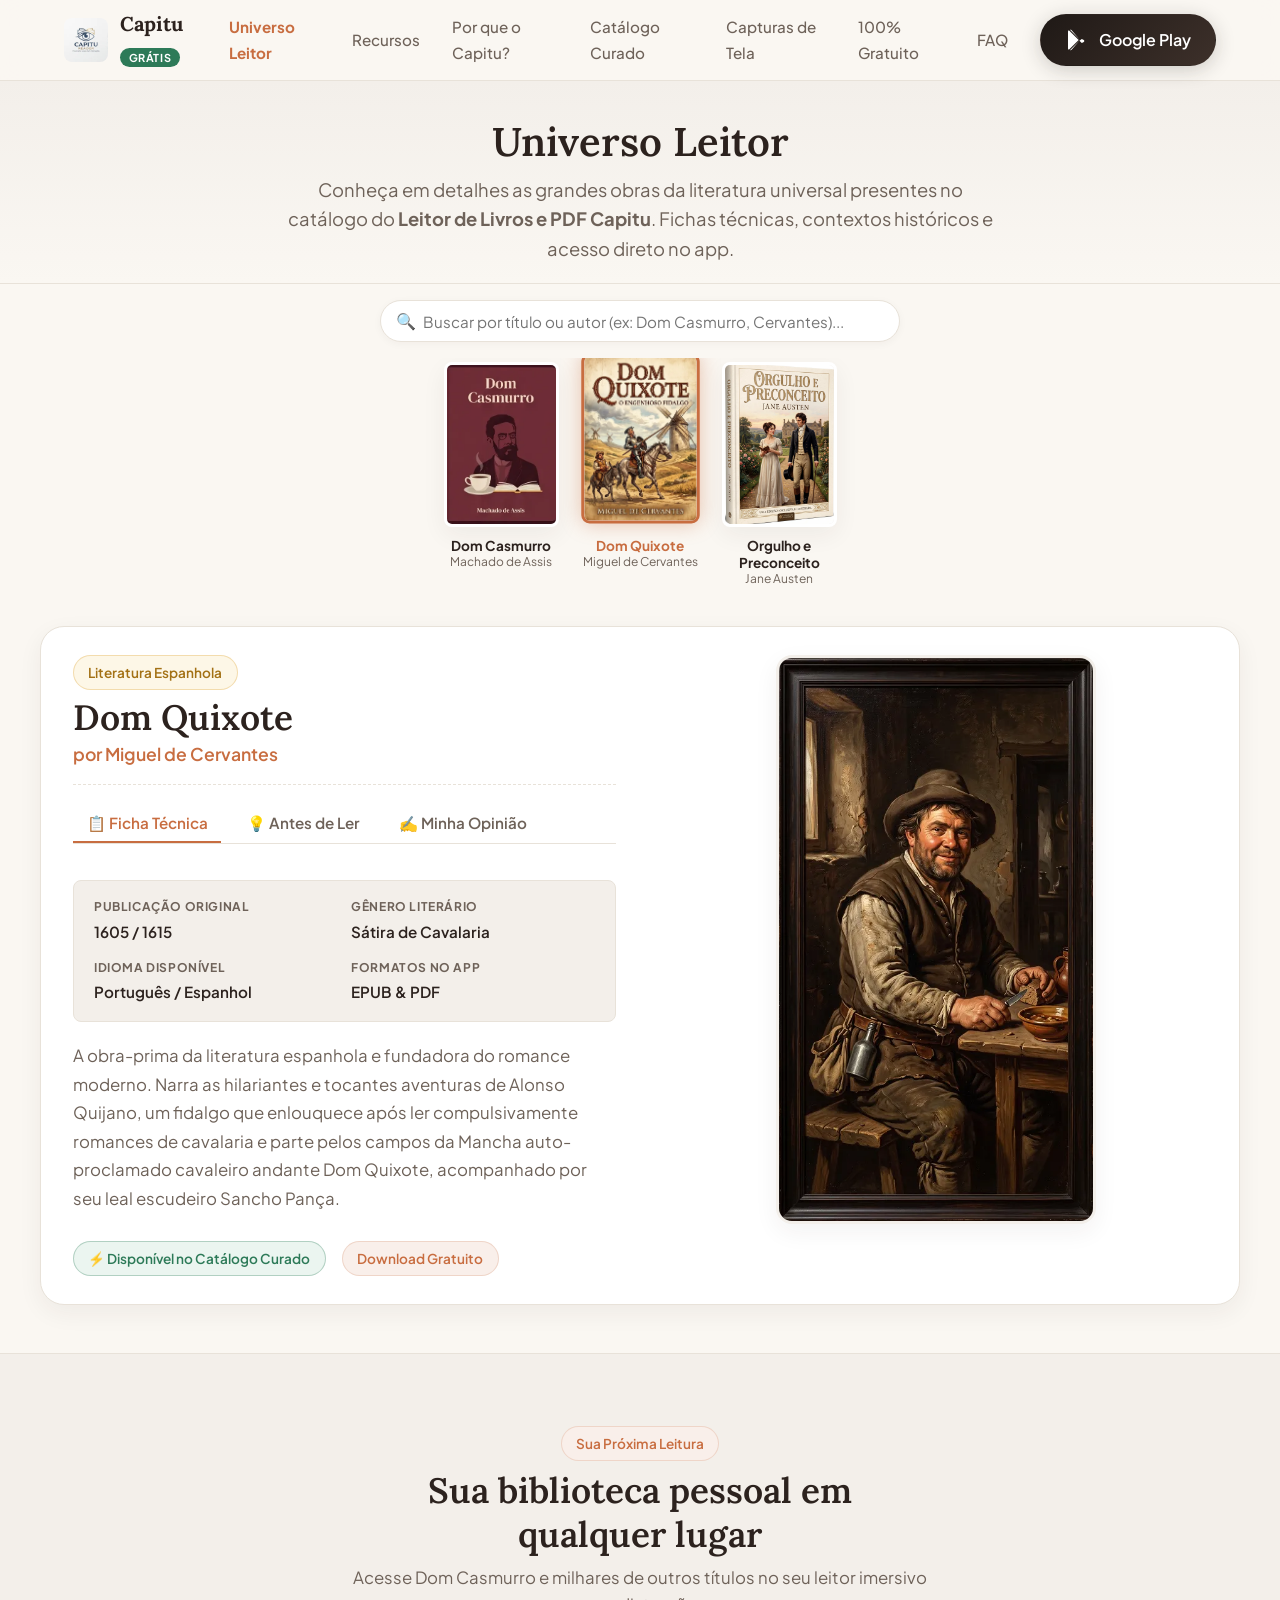
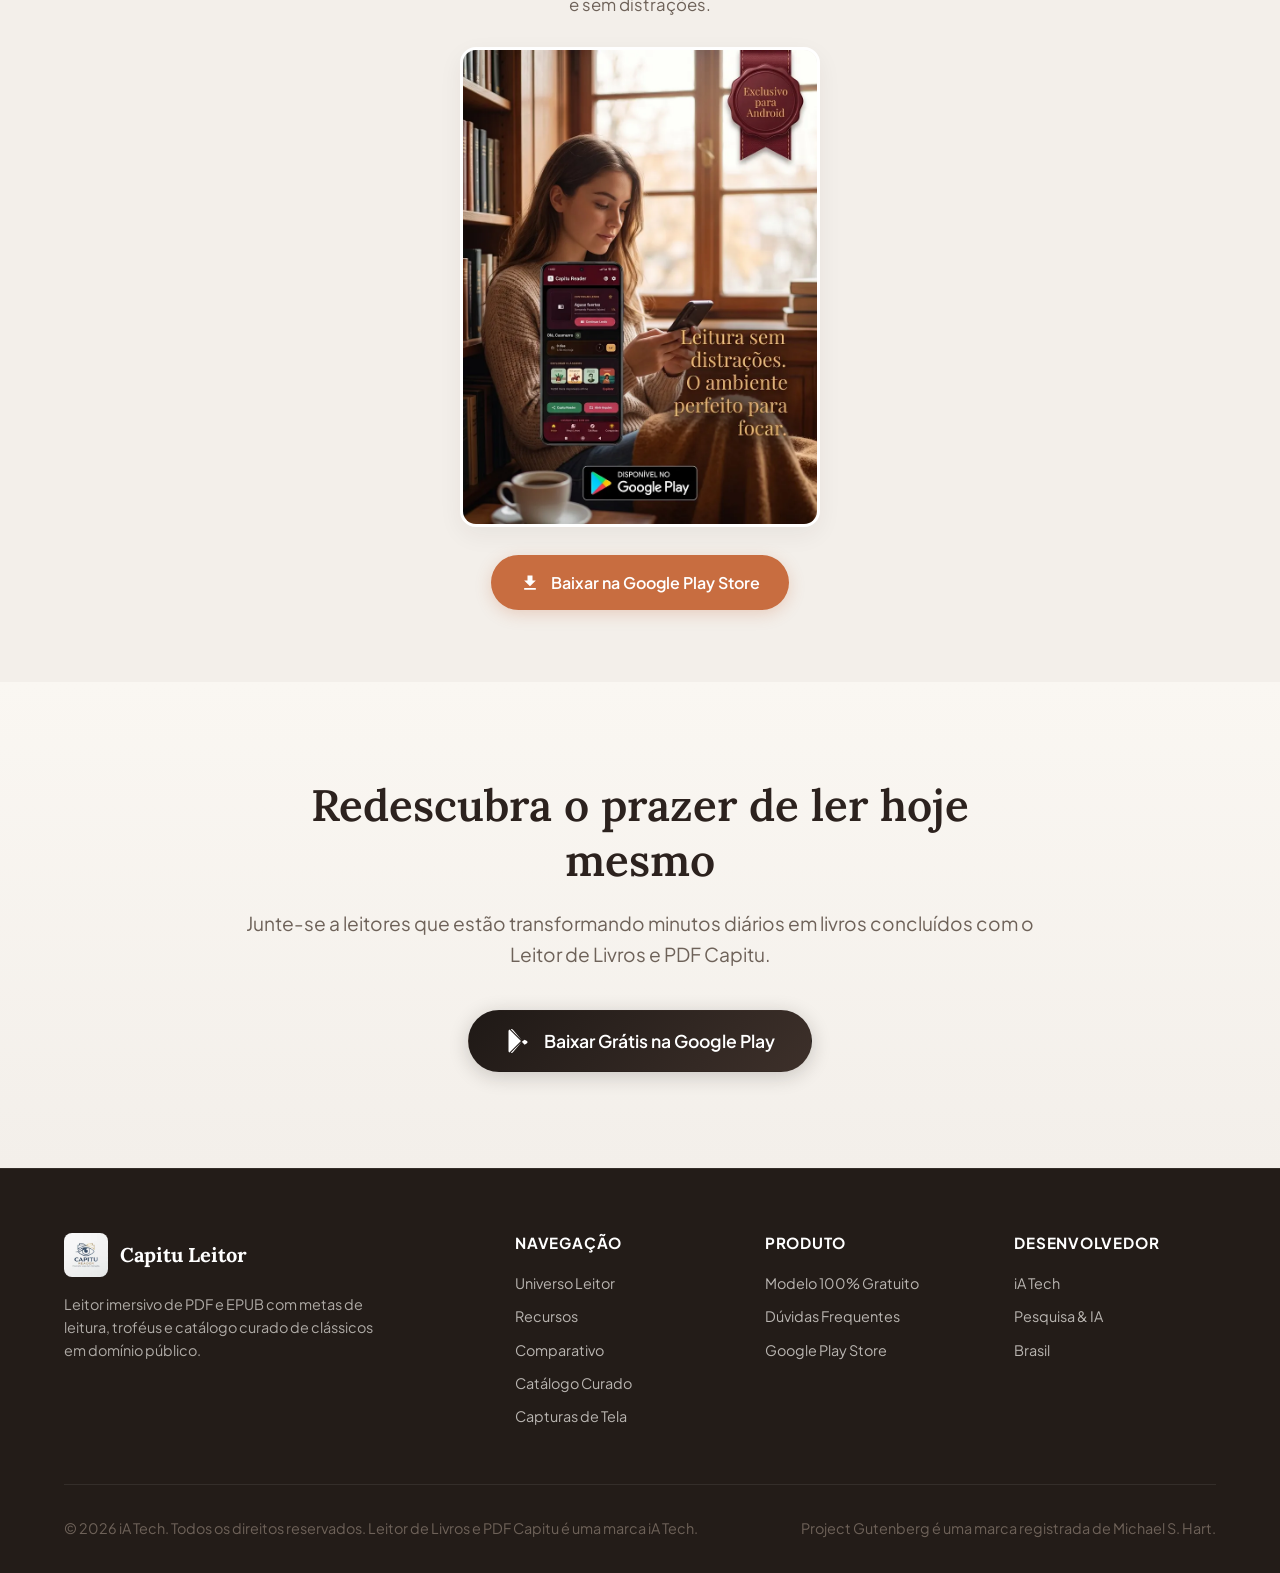
==== commit 871c7f0c: "alterações-conversao" ====
--- a/universo-leitor.html
+++ b/universo-leitor.html
@@ -61,8 +61,8 @@
   <header class="header">
     <div class="container header-container">
       <a href="index.html" class="logo" id="header-logo">
-        <img src="images/logo.webp" alt="Logo Leitor de Livros e PDF Capitu" class="logo-img">
-        <span>Capitu <span class="logo-tag">PREMIUM</span></span>
+        <img src="images/logo.webp" alt="Logo Capitu Leitor de Livros e PDF" class="logo-img">
+        <span>Capitu <span class="logo-tag">GRÁTIS</span></span>
       </a>
 
       <button class="mobile-toggle" id="mobile-toggle" aria-label="Abrir menu de navegação" aria-expanded="false">
@@ -74,9 +74,10 @@
           <li><a href="universo-leitor.html" class="nav-link"
               style="color: var(--color-primary); font-weight: 700;">Universo Leitor</a></li>
           <li><a href="index.html#recursos" class="nav-link">Recursos</a></li>
+          <li><a href="index.html#comparativo" class="nav-link">Por que o Capitu?</a></li>
           <li><a href="index.html#catalogo" class="nav-link">Catálogo Curado</a></li>
           <li><a href="index.html#capturas" class="nav-link">Capturas de Tela</a></li>
-          <li><a href="index.html#premium" class="nav-link">Versão Premium</a></li>
+          <li><a href="index.html#modelo-justo" class="nav-link">100% Gratuito</a></li>
           <li><a href="index.html#faq" class="nav-link">FAQ</a></li>
           <li>
             <a href="https://play.google.com/store/apps/details?id=br.com.iatech.capitureader&pcampaignid=web_share"
@@ -211,7 +212,7 @@
         <div class="footer-brand">
           <a href="index.html" class="logo">
             <img src="images/logo.webp" alt="Capitu Logo" class="logo-img">
-            <span>Capitu PREMIUM</span>
+            <span>Capitu Leitor</span>
           </a>
           <p>Leitor imersivo de PDF e EPUB com metas de leitura, troféus e catálogo curado de clássicos em domínio
             público.</p>
@@ -222,6 +223,7 @@
           <ul class="footer-links">
             <li><a href="universo-leitor.html">Universo Leitor</a></li>
             <li><a href="index.html#recursos">Recursos</a></li>
+            <li><a href="index.html#comparativo">Comparativo</a></li>
             <li><a href="index.html#catalogo">Catálogo Curado</a></li>
             <li><a href="index.html#capturas">Capturas de Tela</a></li>
           </ul>
@@ -230,7 +232,7 @@
         <div class="footer-col">
           <h4>Produto</h4>
           <ul class="footer-links">
-            <li><a href="index.html#premium">Versão Premium</a></li>
+            <li><a href="index.html#modelo-justo">Modelo 100% Gratuito</a></li>
             <li><a href="index.html#faq">Dúvidas Frequentes</a></li>
             <li><a href="https://play.google.com/store/apps/details?id=br.com.iatech.capitureader&pcampaignid=web_share"
                 target="_blank" rel="noopener">Google Play Store</a></li>
--- a/css/styles.css
+++ b/css/styles.css
@@ -1,5 +1,5 @@
 /* ==========================================================================
-   Capitu Leitor PDF/EPUB PREMIUM — Design System & Stylesheet
+   Capitu Leitor de Livros e PDF — Design System & Stylesheet
    Estética: Tons claros, inspiração em papel e leitura, tipografia requintada.
    ========================================================================== */
 
@@ -271,10 +271,10 @@
   font-family: var(--font-sans);
   font-weight: 700;
   letter-spacing: 0.05em;
-  background-color: var(--color-primary);
+  background-color: var(--color-green);
   color: #FFFFFF;
-  padding: 0.15rem 0.45rem;
-  border-radius: 4px;
+  padding: 0.18rem 0.55rem;
+  border-radius: var(--radius-pill);
   vertical-align: middle;
 }
 
@@ -900,41 +900,228 @@
 }
 
 /* --------------------------------------------------------------------------
-   11. Seção Versão Premium
+   10.1 Seção Comparativa (Capitu vs. Concorrentes da Play Store)
    -------------------------------------------------------------------------- */
-.premium-section {
+.comparison-section {
+  padding: 6rem 0;
+  background-color: var(--bg-surface-alt);
+  border-top: 1px solid var(--color-border);
+  border-bottom: 1px solid var(--color-border);
+}
+
+.comparison-table-container {
+  background-color: var(--bg-surface);
+  border: 1px solid var(--color-border);
+  border-radius: var(--radius-lg);
+  box-shadow: var(--shadow-md);
+  overflow-x: auto;
+  margin-bottom: 3.5rem;
+  -webkit-overflow-scrolling: touch;
+}
+
+.comparison-table {
+  width: 100%;
+  border-collapse: collapse;
+  text-align: left;
+  min-width: 760px;
+}
+
+.comparison-table th,
+.comparison-table td {
+  padding: 1.35rem 1.25rem;
+  border-bottom: 1px solid var(--color-border);
+  font-size: 0.95rem;
+  vertical-align: middle;
+}
+
+.comparison-table th {
+  background-color: #F8F5F0;
+  font-weight: 700;
+  color: var(--text-primary);
+  font-size: 1rem;
+}
+
+.comparison-table th.col-feature {
+  width: 28%;
+}
+
+.comparison-table th.col-capitu,
+.comparison-table td.col-capitu {
+  background-color: rgba(200, 109, 64, 0.05);
+  font-weight: 600;
+  color: var(--text-primary);
+  border-left: 2px solid rgba(200, 109, 64, 0.2);
+  border-right: 2px solid rgba(200, 109, 64, 0.2);
+}
+
+.comparison-table th.col-capitu {
+  background-color: rgba(200, 109, 64, 0.12);
+  border-top: 3px solid var(--color-primary);
+}
+
+.col-capitu-header {
+  display: flex;
+  flex-direction: column;
+  gap: 0.35rem;
+}
+
+.col-capitu-badge {
+  align-self: flex-start;
+  font-size: 0.7rem;
+  font-family: var(--font-sans);
+  font-weight: 700;
+  text-transform: uppercase;
+  background-color: var(--color-primary);
+  color: #FFFFFF;
+  padding: 0.2rem 0.6rem;
+  border-radius: var(--radius-pill);
+  letter-spacing: 0.04em;
+}
+
+.comparison-table tbody tr:hover {
+  background-color: rgba(243, 239, 234, 0.5);
+}
+
+.comparison-table tbody tr:hover td.col-capitu {
+  background-color: rgba(200, 109, 64, 0.09);
+}
+
+.comp-status {
+  display: flex;
+  align-items: flex-start;
+  gap: 0.65rem;
+}
+
+.comp-icon {
+  width: 22px;
+  height: 22px;
+  border-radius: 50%;
+  display: inline-flex;
+  align-items: center;
+  justify-content: center;
+  font-size: 0.75rem;
+  font-weight: 800;
+  flex-shrink: 0;
+  margin-top: 2px;
+}
+
+.comp-icon.yes {
+  background-color: var(--color-green-light);
+  color: var(--color-green);
+  border: 1px solid rgba(45, 122, 88, 0.3);
+}
+
+.comp-icon.no {
+  background-color: #FCE8E8;
+  color: #C0392B;
+  border: 1px solid rgba(192, 57, 43, 0.25);
+}
+
+.comp-icon.partial {
+  background-color: #FEF3D6;
+  color: #B87A00;
+  border: 1px solid rgba(184, 122, 0, 0.25);
+}
+
+.comp-text {
+  display: flex;
+  flex-direction: column;
+  gap: 0.15rem;
+}
+
+.comp-title {
+  font-weight: 600;
+  color: var(--text-primary);
+  font-size: 0.95rem;
+}
+
+.comp-sub {
+  font-size: 0.8rem;
+  color: var(--text-secondary);
+}
+
+.comparison-cards-grid {
+  display: grid;
+  grid-template-columns: repeat(3, 1fr);
+  gap: 2rem;
+}
+
+.comp-card {
+  background-color: var(--bg-surface);
+  border: 1px solid var(--color-border);
+  border-radius: var(--radius-md);
+  padding: 2.25rem 2rem;
+  box-shadow: var(--shadow-sm);
+  transition: all var(--transition-normal);
+  display: flex;
+  flex-direction: column;
+}
+
+.comp-card:hover {
+  transform: translateY(-4px);
+  box-shadow: var(--shadow-md);
+  border-color: var(--color-primary);
+}
+
+.comp-card-icon {
+  font-size: 2rem;
+  margin-bottom: 1.25rem;
+  width: 52px;
+  height: 52px;
+  border-radius: var(--radius-md);
+  background-color: var(--color-primary-light);
+  display: flex;
+  align-items: center;
+  justify-content: center;
+}
+
+.comp-card h3 {
+  font-size: 1.25rem;
+  margin-bottom: 0.75rem;
+}
+
+.comp-card p {
+  font-size: 0.93rem;
+  line-height: 1.6;
+}
+
+/* --------------------------------------------------------------------------
+   11. Seção Modelo Transparente & Justo (100% Gratuito com Apoio Opcional)
+   -------------------------------------------------------------------------- */
+.fair-model-section {
   padding: 6rem 0;
   background-color: var(--bg-dark-paper);
   color: var(--text-inverse);
   position: relative;
 }
 
-.premium-card-wrapper {
-  background: linear-gradient(135deg, #2D231E 0%, #3D302A 100%);
+.fair-card-wrapper {
+  background: linear-gradient(135deg, #2D231E 0%, #382C26 100%);
   border: 1px solid rgba(255, 255, 255, 0.1);
   border-radius: var(--radius-lg);
   padding: 4rem 3rem;
   text-align: center;
-  max-width: 900px;
+  max-width: 960px;
   margin: 0 auto;
   box-shadow: 0 20px 60px rgba(0, 0, 0, 0.3);
 }
 
-.premium-card-wrapper h2 {
+.fair-card-wrapper h2 {
   color: #FFFFFF;
   font-size: 2.5rem;
   margin-top: 1rem;
   margin-bottom: 1rem;
 }
 
-.premium-card-wrapper p {
-  color: rgba(250, 247, 242, 0.8);
+.fair-card-wrapper p.fair-intro {
+  color: rgba(250, 247, 242, 0.85);
   font-size: 1.15rem;
-  max-width: 650px;
-  margin: 0 auto 2.5rem auto;
-}
-
-.premium-features-grid {
+  max-width: 720px;
+  margin: 0 auto 3rem auto;
+  line-height: 1.7;
+}
+
+.fair-features-grid {
   display: grid;
   grid-template-columns: repeat(3, 1fr);
   gap: 1.5rem;
@@ -942,22 +1129,56 @@
   margin-bottom: 3rem;
 }
 
-.premium-feature-box {
+.fair-feature-box {
   background-color: rgba(255, 255, 255, 0.05);
-  border: 1px solid rgba(255, 255, 255, 0.08);
+  border: 1px solid rgba(255, 255, 255, 0.1);
   border-radius: var(--radius-md);
-  padding: 1.5rem;
-}
-
-.premium-feature-box h4 {
+  padding: 1.75rem 1.5rem;
+  display: flex;
+  flex-direction: column;
+  gap: 0.5rem;
+}
+
+.fair-feature-box.highlight-box {
+  border-color: rgba(45, 122, 88, 0.4);
+  background-color: rgba(45, 122, 88, 0.1);
+}
+
+.fair-tag {
+  align-self: flex-start;
+  font-size: 0.72rem;
+  font-weight: 700;
+  text-transform: uppercase;
+  padding: 0.2rem 0.6rem;
+  border-radius: var(--radius-pill);
+  margin-bottom: 0.5rem;
+}
+
+.fair-tag-free {
+  background-color: var(--color-green);
+  color: #FFFFFF;
+}
+
+.fair-tag-neutral {
+  background-color: rgba(255, 255, 255, 0.15);
+  color: #FAF7F2;
+}
+
+.fair-tag-support {
+  background-color: var(--color-primary);
+  color: #FFFFFF;
+}
+
+.fair-feature-box h4 {
   color: #FFFFFF;
   font-family: var(--font-sans);
-  font-size: 1.05rem;
-  margin-bottom: 0.5rem;
-}
-
-.premium-feature-box p {
+  font-size: 1.1rem;
+}
+
+.fair-feature-box p {
   font-size: 0.88rem;
+  line-height: 1.55;
+  color: rgba(250, 247, 242, 0.75);
   margin-bottom: 0;
 }
 
@@ -1132,7 +1353,9 @@
   }
 
   .features-grid,
-  .premium-features-grid {
+  .premium-features-grid,
+  .fair-features-grid,
+  .comparison-cards-grid {
     grid-template-columns: repeat(2, 1fr);
   }
 
@@ -1175,6 +1398,8 @@
 
   .features-grid,
   .premium-features-grid,
+  .fair-features-grid,
+  .comparison-cards-grid,
   .achievements-grid {
     grid-template-columns: 1fr;
   }
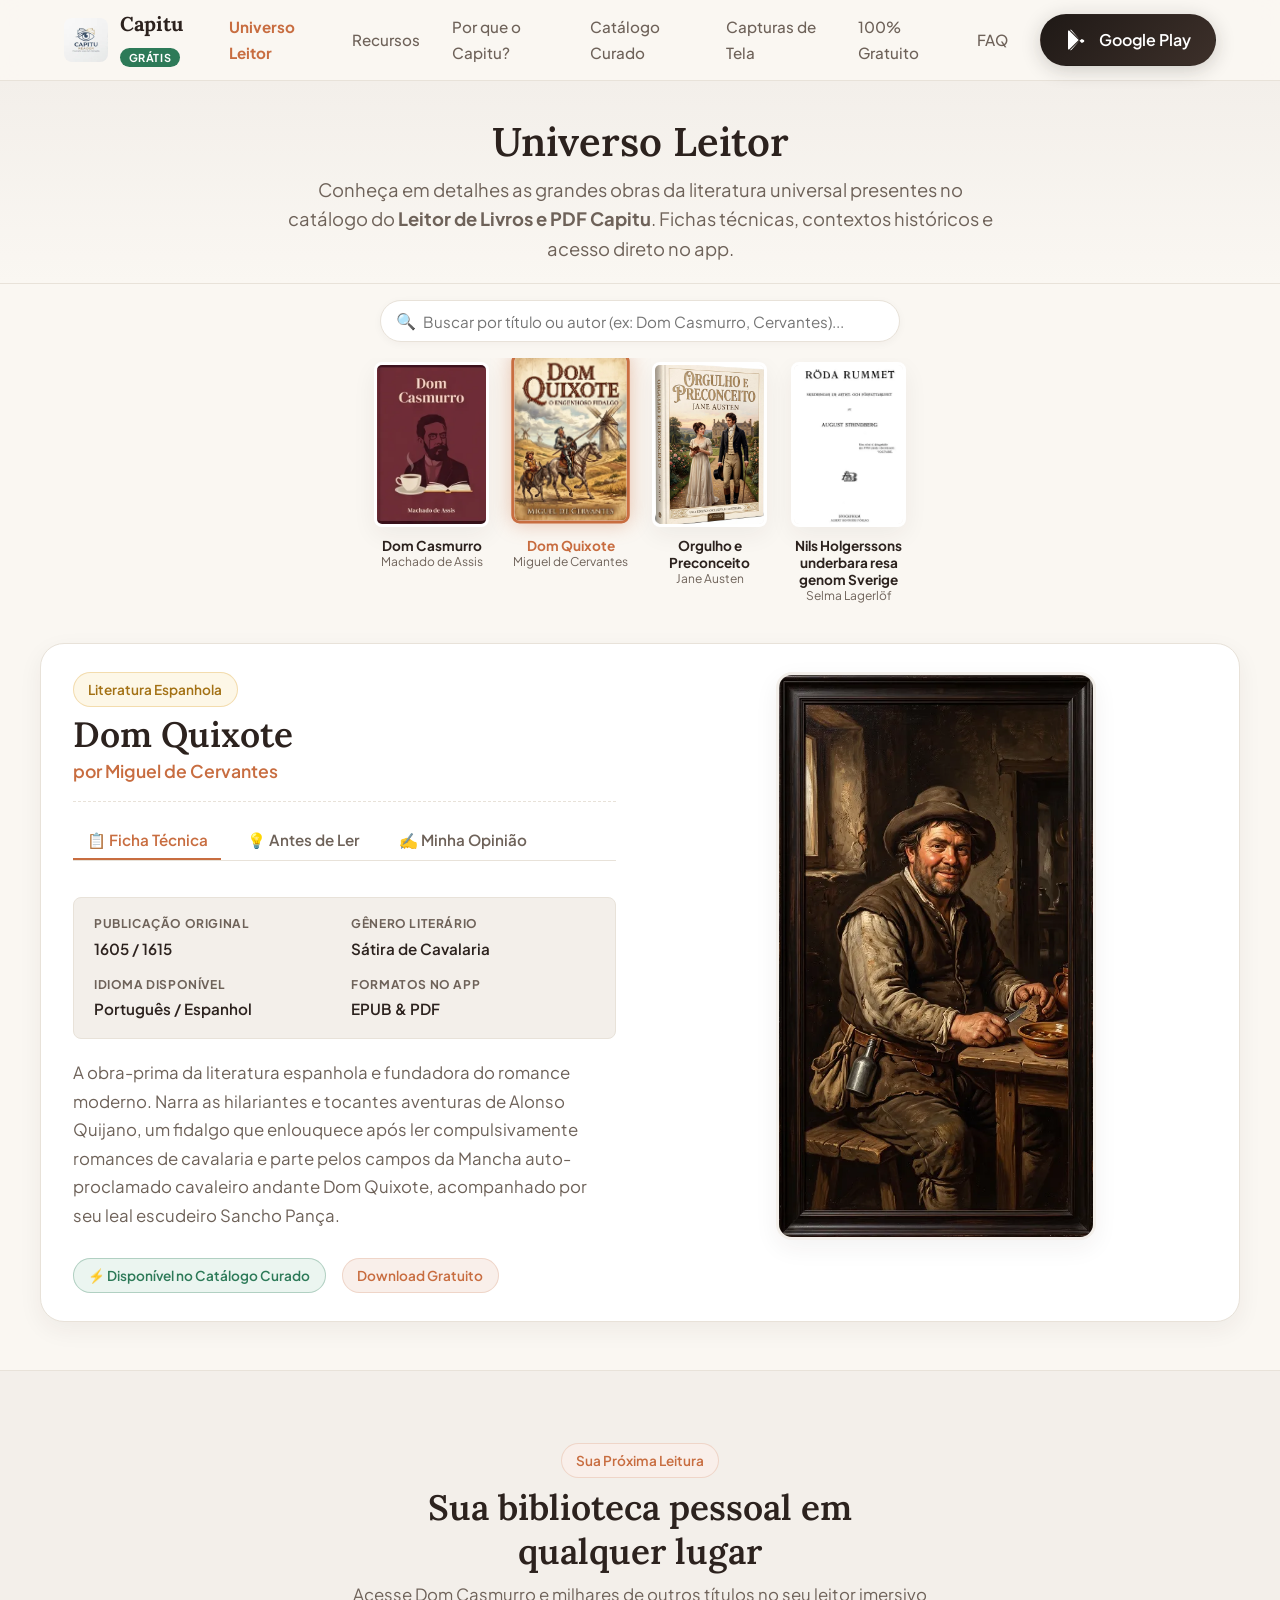
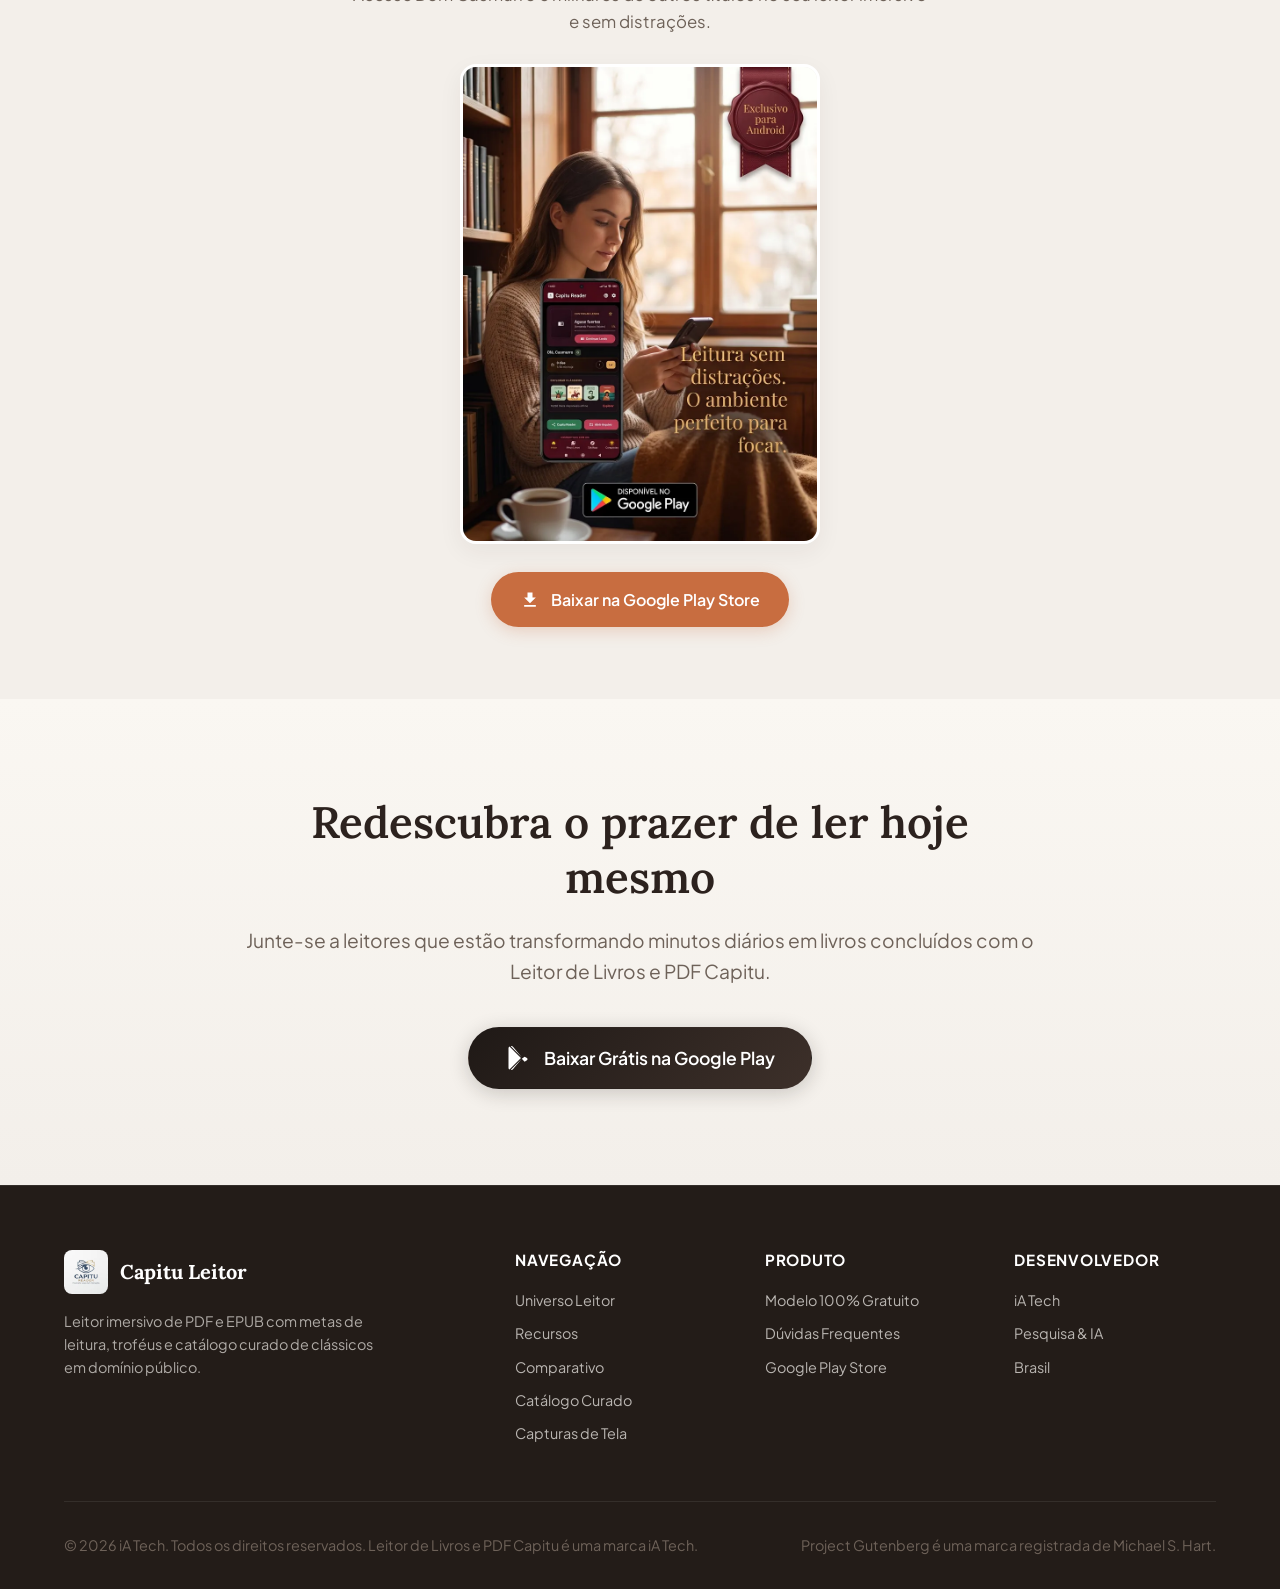
==== commit 4c81fcf4: "obra-auto" ====
--- a/universo-leitor.html
+++ b/universo-leitor.html
@@ -147,6 +147,15 @@
           <span class="carousel-thumb-title">Orgulho e Preconceito</span>
           <span class="carousel-thumb-author">Jane Austen</span>
         </button>
+      
+        <!-- Miniatura: Nils Holgerssons underbara resa genom Sverige -->
+        <button class="carousel-thumb-item" data-obra="pg-57052" data-title="Nils Holgerssons underbara resa genom Sverige" data-author="Selma Lagerlöf" aria-label="Ver Ficha de Nils Holgerssons underbara resa genom Sverige">
+          <div class="carousel-thumb-cover">
+            <img src="books/pg-57052/cover.webp" alt="Capa Nils Holgerssons underbara resa genom Sverige">
+          </div>
+          <span class="carousel-thumb-title">Nils Holgerssons underbara resa genom Sverige</span>
+          <span class="carousel-thumb-author">Selma Lagerlöf</span>
+        </button>
       </div>
     </div>
   </section>
--- a/css/styles.css
+++ b/css/styles.css
@@ -1885,6 +1885,334 @@
   margin: 0;
 }
 
-
-
-
+/* --------------------------------------------------------------------------
+   17. Especial ENEM 2026 — Componentes & Landing Page
+   -------------------------------------------------------------------------- */
+.badge-enem {
+  background-color: #FDF3E7;
+  color: var(--color-primary);
+  border: 1px solid rgba(200, 109, 64, 0.35);
+  font-weight: 700;
+}
+
+/* Banner de Topo Temporário na Home */
+.enem-home-banner {
+  background: linear-gradient(135deg, #FFF9F3 0%, #F8EFE4 100%);
+  border-bottom: 2px solid rgba(200, 109, 64, 0.25);
+  padding: 2.75rem 0;
+  position: relative;
+}
+
+.enem-banner-grid {
+  display: grid;
+  grid-template-columns: 1.4fr 1fr;
+  gap: 2.5rem;
+  align-items: center;
+}
+
+.enem-banner-content h2 {
+  font-size: 2.2rem;
+  margin-top: 0.75rem;
+  margin-bottom: 0.85rem;
+  line-height: 1.25;
+}
+
+.enem-banner-content h2 span {
+  color: var(--color-primary);
+}
+
+.enem-banner-content p {
+  font-size: 1.05rem;
+  line-height: 1.6;
+  margin-bottom: 1.5rem;
+}
+
+.enem-banner-actions {
+  display: flex;
+  gap: 1rem;
+  flex-wrap: wrap;
+}
+
+.enem-banner-pills {
+  display: flex;
+  flex-direction: column;
+  gap: 0.85rem;
+}
+
+.enem-pill-item {
+  background-color: var(--bg-surface);
+  border: 1px solid var(--color-border);
+  border-radius: var(--radius-md);
+  padding: 0.9rem 1.15rem;
+  display: flex;
+  align-items: center;
+  gap: 0.85rem;
+  box-shadow: var(--shadow-sm);
+  transition: all var(--transition-fast);
+}
+
+.enem-pill-item:hover {
+  transform: translateX(4px);
+  border-color: var(--color-primary);
+}
+
+.enem-pill-icon {
+  font-size: 1.4rem;
+  width: 38px;
+  height: 38px;
+  border-radius: 50%;
+  background-color: var(--color-primary-light);
+  display: flex;
+  align-items: center;
+  justify-content: center;
+  flex-shrink: 0;
+}
+
+.enem-pill-text strong {
+  display: block;
+  font-size: 0.95rem;
+  color: var(--text-primary);
+}
+
+.enem-pill-text span {
+  font-size: 0.82rem;
+  color: var(--text-secondary);
+}
+
+/* Landing Page ENEM Dedicada (enem.html) */
+.enem-hero-section {
+  padding: 4rem 0 3.5rem 0;
+  background: linear-gradient(180deg, #FBF6EE 0%, var(--bg-main) 100%);
+  text-align: center;
+  border-bottom: 1px solid var(--color-border);
+}
+
+.enem-hero-content {
+  max-width: 820px;
+  margin: 0 auto;
+}
+
+.enem-hero-content h1 {
+  font-size: 3rem;
+  margin-top: 1rem;
+  margin-bottom: 1.25rem;
+  line-height: 1.2;
+}
+
+.enem-hero-content h1 span {
+  color: var(--color-primary);
+}
+
+.enem-hero-content p {
+  font-size: 1.2rem;
+  line-height: 1.7;
+  margin-bottom: 2rem;
+  color: var(--text-secondary);
+}
+
+/* Grid de Ferramentas de Estudo */
+.enem-tools-grid {
+  display: grid;
+  grid-template-columns: repeat(4, 1fr);
+  gap: 1.5rem;
+  margin-top: 2.5rem;
+}
+
+.enem-tool-card {
+  background-color: var(--bg-surface);
+  border: 1px solid var(--color-border);
+  border-radius: var(--radius-md);
+  padding: 1.75rem 1.35rem;
+  box-shadow: var(--shadow-sm);
+  transition: all var(--transition-normal);
+  display: flex;
+  flex-direction: column;
+  text-align: left;
+}
+
+.enem-tool-card:hover {
+  transform: translateY(-4px);
+  box-shadow: var(--shadow-md);
+  border-color: var(--color-primary);
+}
+
+.enem-tool-icon {
+  font-size: 2rem;
+  margin-bottom: 1rem;
+  width: 48px;
+  height: 48px;
+  border-radius: var(--radius-md);
+  background-color: var(--color-primary-light);
+  display: flex;
+  align-items: center;
+  justify-content: center;
+}
+
+.enem-tool-card h3 {
+  font-size: 1.15rem;
+  margin-bottom: 0.5rem;
+}
+
+.enem-tool-card p {
+  font-size: 0.88rem;
+  line-height: 1.5;
+}
+
+/* Grid de Obras do ENEM */
+.enem-books-grid {
+  display: grid;
+  grid-template-columns: repeat(3, 1fr);
+  gap: 2rem;
+  margin-top: 2.5rem;
+}
+
+.enem-book-card {
+  background-color: var(--bg-surface);
+  border: 1px solid var(--color-border);
+  border-radius: var(--radius-md);
+  padding: 1.75rem;
+  box-shadow: var(--shadow-sm);
+  transition: all var(--transition-normal);
+  display: flex;
+  flex-direction: column;
+}
+
+.enem-book-card:hover {
+  transform: translateY(-4px);
+  box-shadow: var(--shadow-md);
+  border-color: var(--color-primary);
+}
+
+.enem-book-header {
+  display: flex;
+  justify-content: space-between;
+  align-items: flex-start;
+  gap: 0.5rem;
+  margin-bottom: 0.75rem;
+}
+
+.enem-book-tag {
+  font-size: 0.72rem;
+  font-weight: 700;
+  text-transform: uppercase;
+  background-color: var(--color-primary-light);
+  color: var(--color-primary);
+  padding: 0.25rem 0.6rem;
+  border-radius: var(--radius-pill);
+}
+
+.enem-book-card h3 {
+  font-size: 1.3rem;
+  margin-bottom: 0.25rem;
+}
+
+.enem-book-author {
+  font-size: 0.9rem;
+  color: var(--text-secondary);
+  font-weight: 600;
+  margin-bottom: 0.85rem;
+}
+
+.enem-book-why {
+  background-color: var(--bg-surface-alt);
+  border-left: 3px solid var(--color-gold);
+  padding: 0.75rem 1rem;
+  border-radius: 4px;
+  font-size: 0.88rem;
+  line-height: 1.5;
+  margin-bottom: 1.25rem;
+}
+
+.enem-book-why strong {
+  display: block;
+  font-size: 0.82rem;
+  text-transform: uppercase;
+  color: #A37115;
+  margin-bottom: 0.2rem;
+}
+
+.enem-book-action {
+  margin-top: auto;
+}
+
+/* Repertório Sociocultural Cards */
+.repertorio-grid {
+  display: grid;
+  grid-template-columns: repeat(2, 1fr);
+  gap: 2rem;
+  margin-top: 2.5rem;
+}
+
+.repertorio-card {
+  background-color: var(--bg-surface);
+  border: 1px solid var(--color-border);
+  border-radius: var(--radius-md);
+  padding: 2rem;
+  box-shadow: var(--shadow-sm);
+  display: flex;
+  flex-direction: column;
+  gap: 0.75rem;
+}
+
+.repertorio-theme {
+  font-size: 0.8rem;
+  font-weight: 700;
+  text-transform: uppercase;
+  color: var(--color-primary);
+  letter-spacing: 0.04em;
+}
+
+.repertorio-quote {
+  font-family: var(--font-serif);
+  font-size: 1.08rem;
+  font-style: italic;
+  line-height: 1.6;
+  border-left: 3px solid var(--color-primary);
+  padding-left: 1rem;
+  color: var(--text-primary);
+}
+
+.repertorio-how {
+  font-size: 0.92rem;
+  line-height: 1.6;
+  color: var(--text-secondary);
+}
+
+@media (max-width: 992px) {
+  .enem-banner-grid {
+    grid-template-columns: 1fr;
+    gap: 2rem;
+  }
+
+  .enem-tools-grid {
+    grid-template-columns: repeat(2, 1fr);
+  }
+
+  .enem-books-grid {
+    grid-template-columns: repeat(2, 1fr);
+  }
+
+  .repertorio-grid {
+    grid-template-columns: 1fr;
+  }
+
+  .enem-hero-content h1 {
+    font-size: 2.4rem;
+  }
+}
+
+@media (max-width: 768px) {
+  .enem-tools-grid,
+  .enem-books-grid {
+    grid-template-columns: 1fr;
+  }
+
+  .enem-banner-content h2 {
+    font-size: 1.75rem;
+  }
+}
+
+
+
+
+
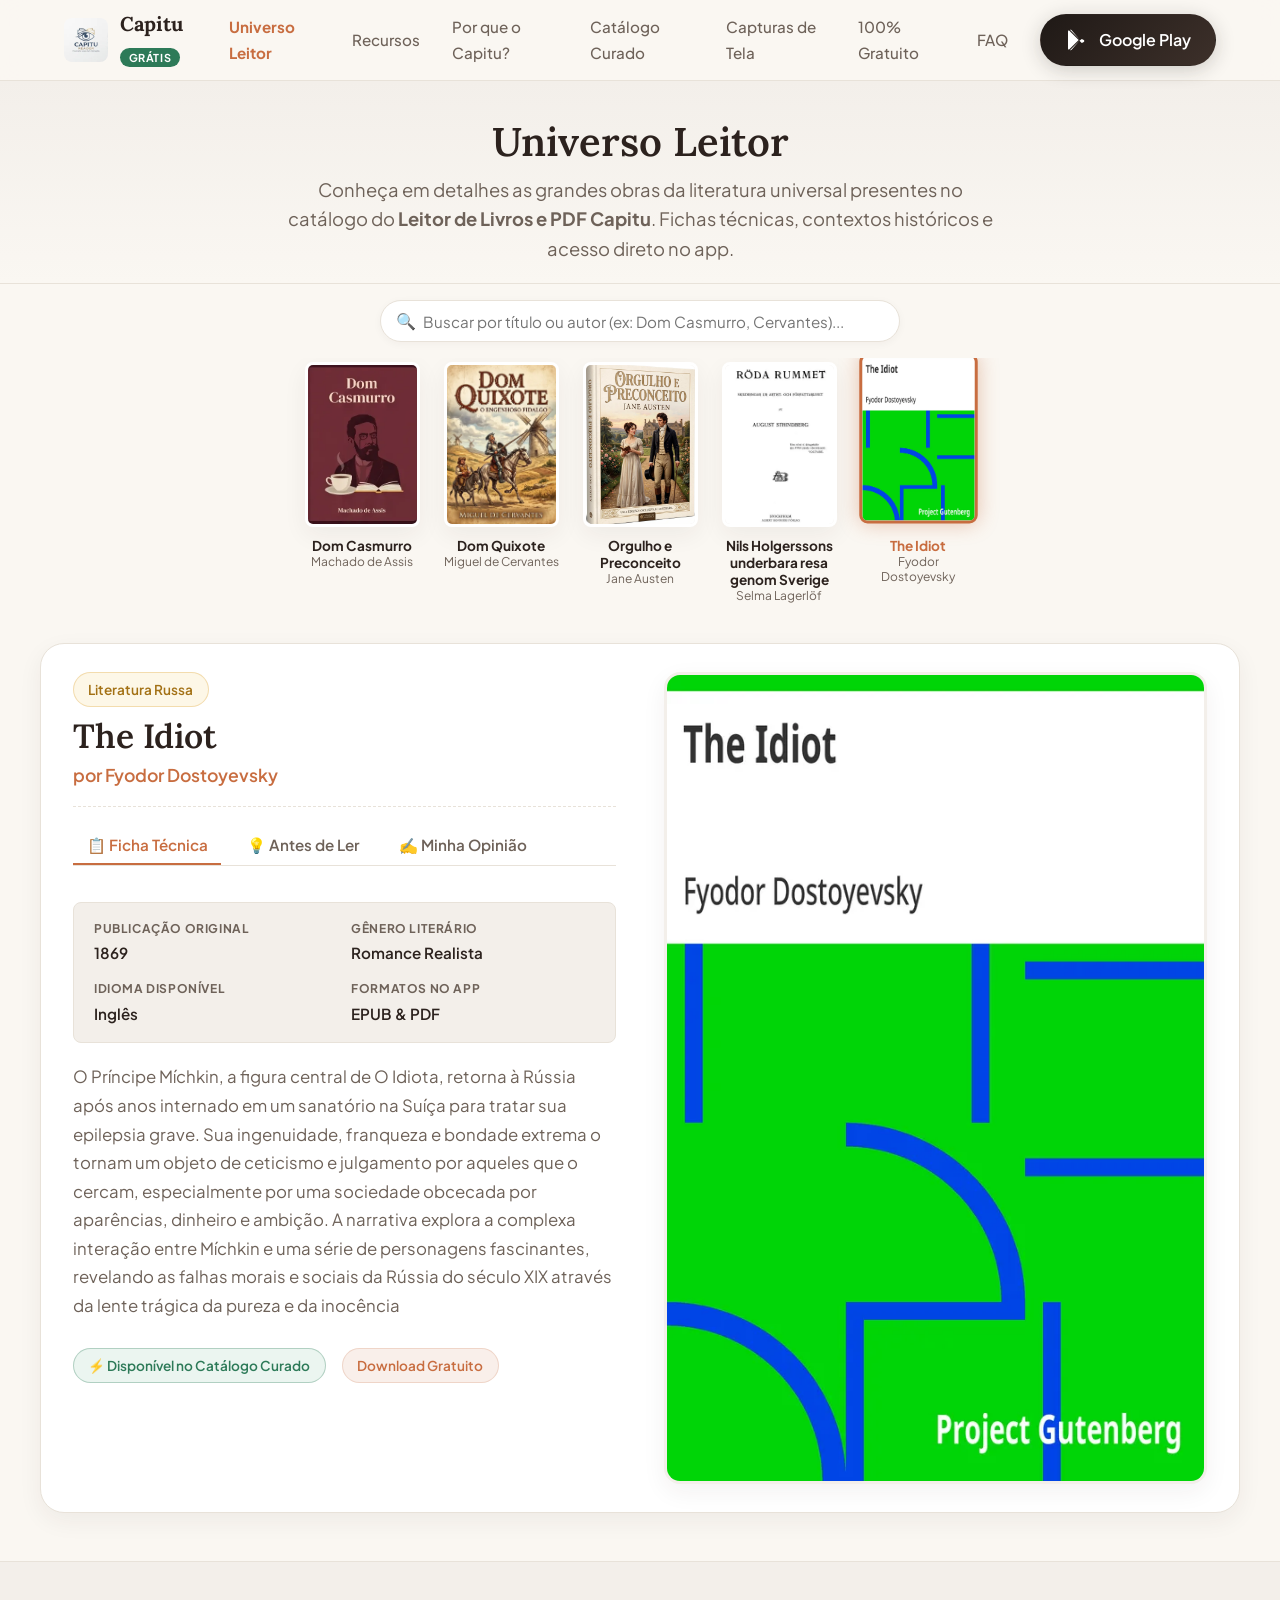
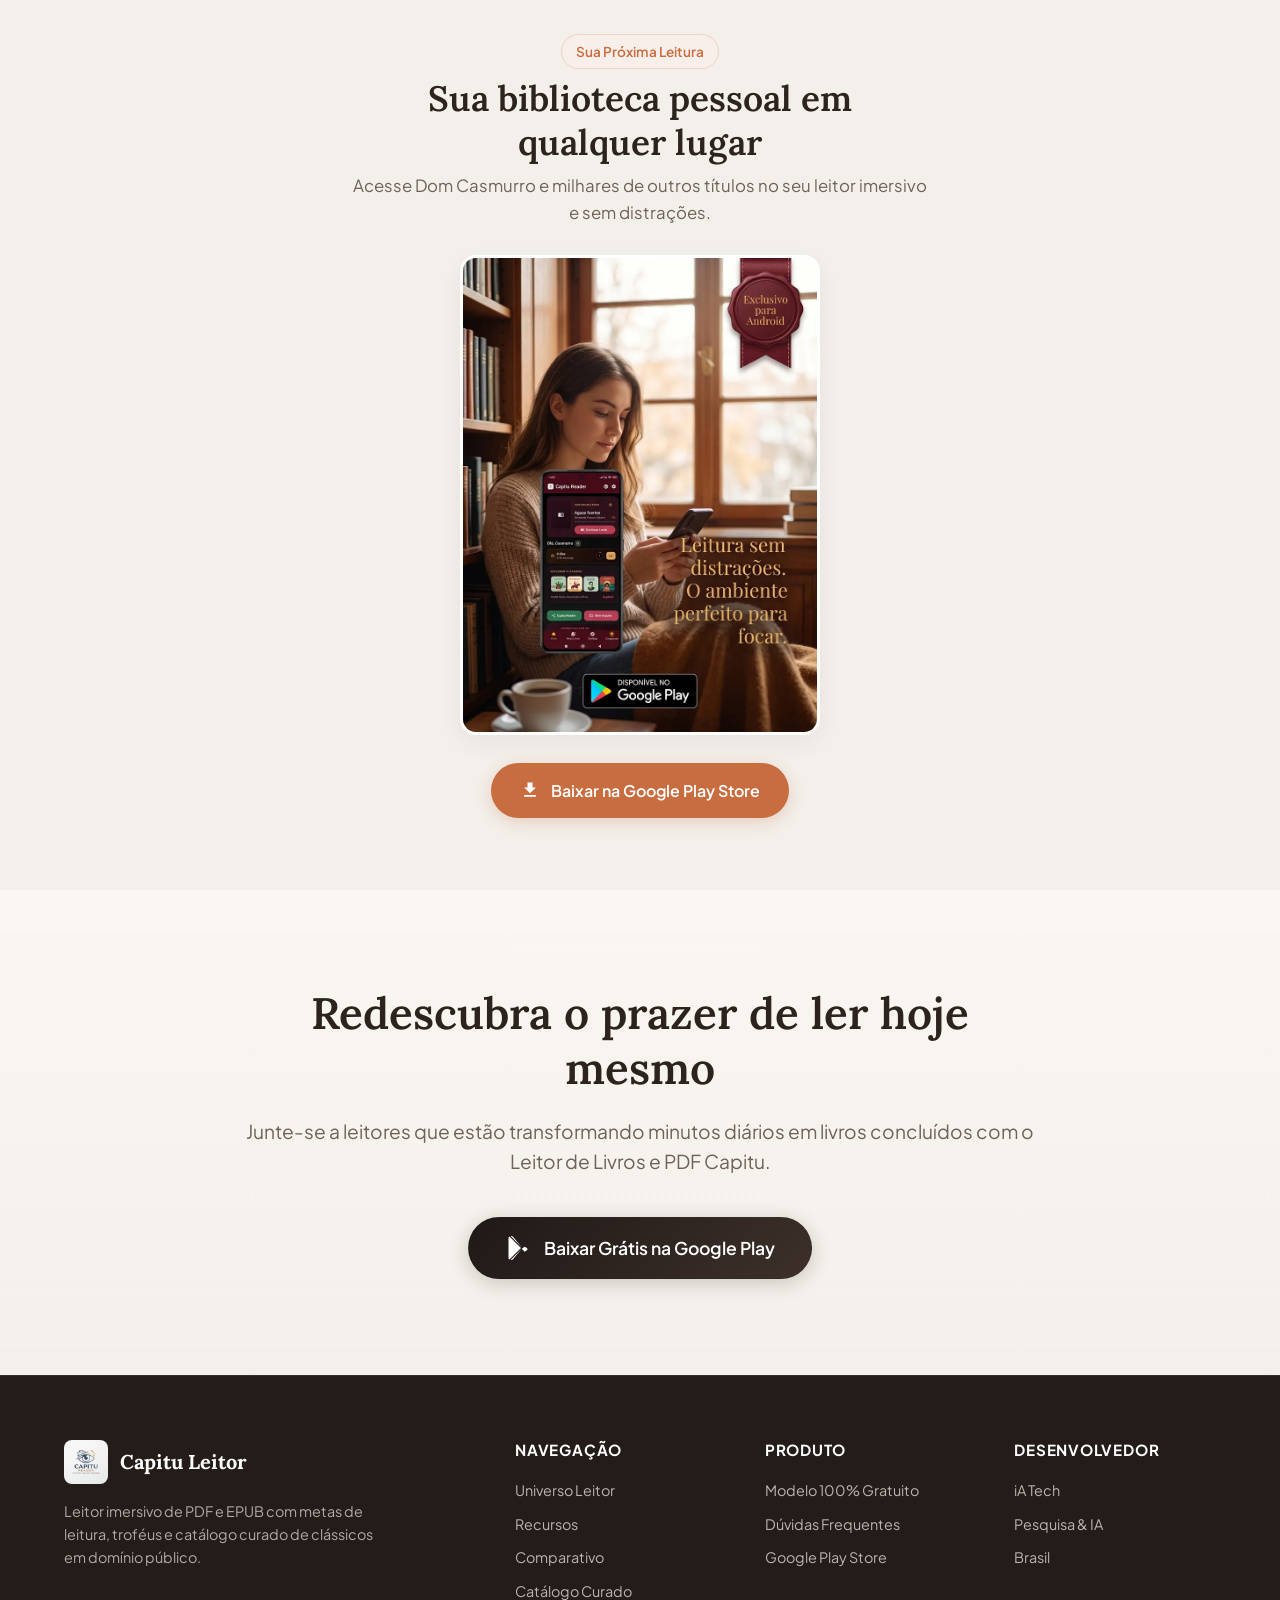
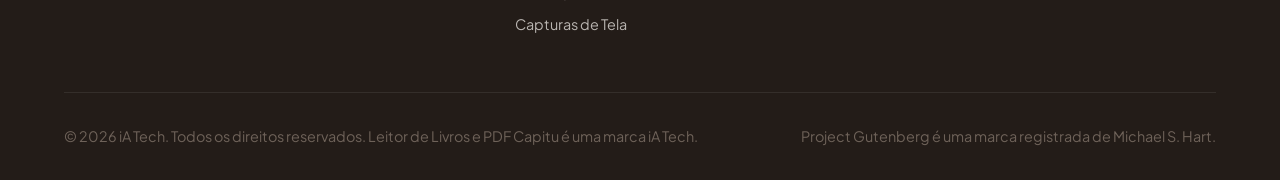
==== commit d061d344: "the-idiot" ====
--- a/universo-leitor.html
+++ b/universo-leitor.html
@@ -156,6 +156,15 @@
           <span class="carousel-thumb-title">Nils Holgerssons underbara resa genom Sverige</span>
           <span class="carousel-thumb-author">Selma Lagerlöf</span>
         </button>
+      
+        <!-- Miniatura: The Idiot -->
+        <button class="carousel-thumb-item" data-obra="pg-2638" data-title="The Idiot" data-author="Fyodor Dostoyevsky" aria-label="Ver Ficha de The Idiot">
+          <div class="carousel-thumb-cover">
+            <img src="books/pg-2638/cover.webp" alt="Capa The Idiot">
+          </div>
+          <span class="carousel-thumb-title">The Idiot</span>
+          <span class="carousel-thumb-author">Fyodor Dostoyevsky</span>
+        </button>
       </div>
     </div>
   </section>
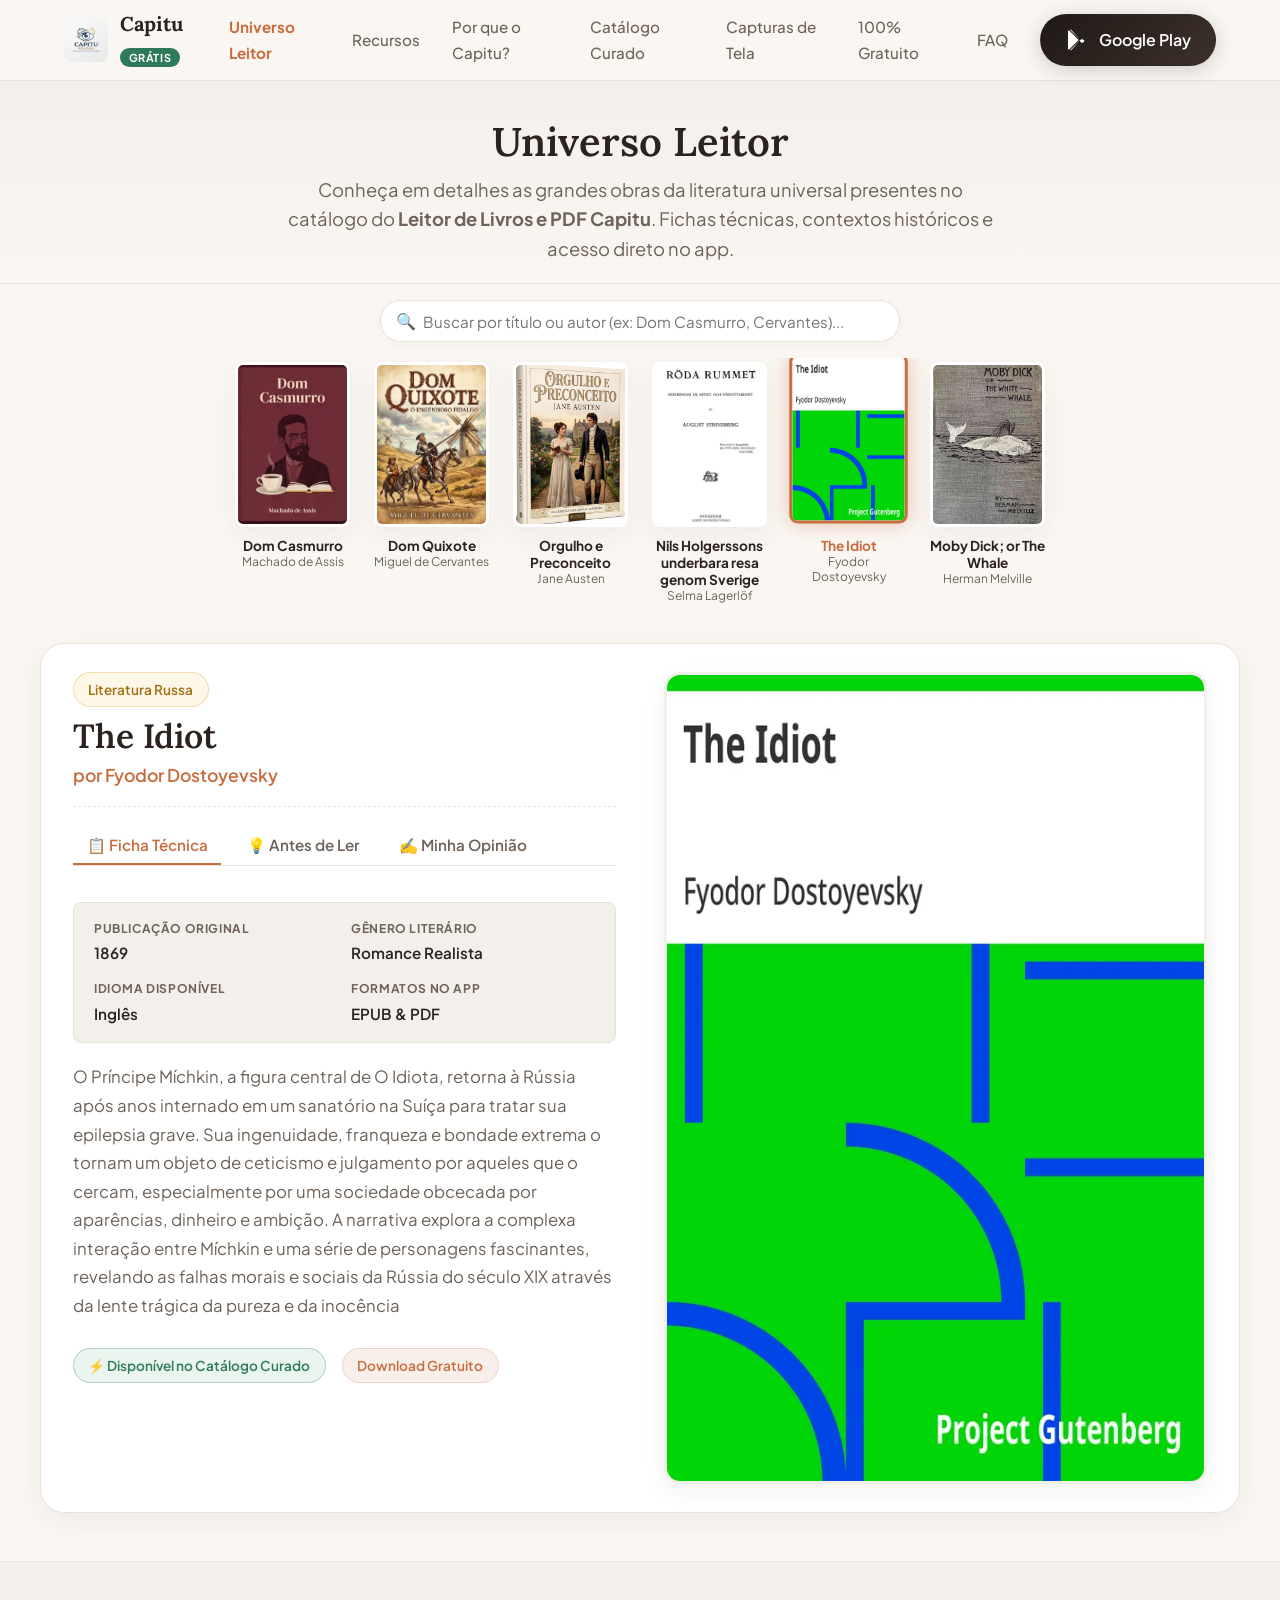
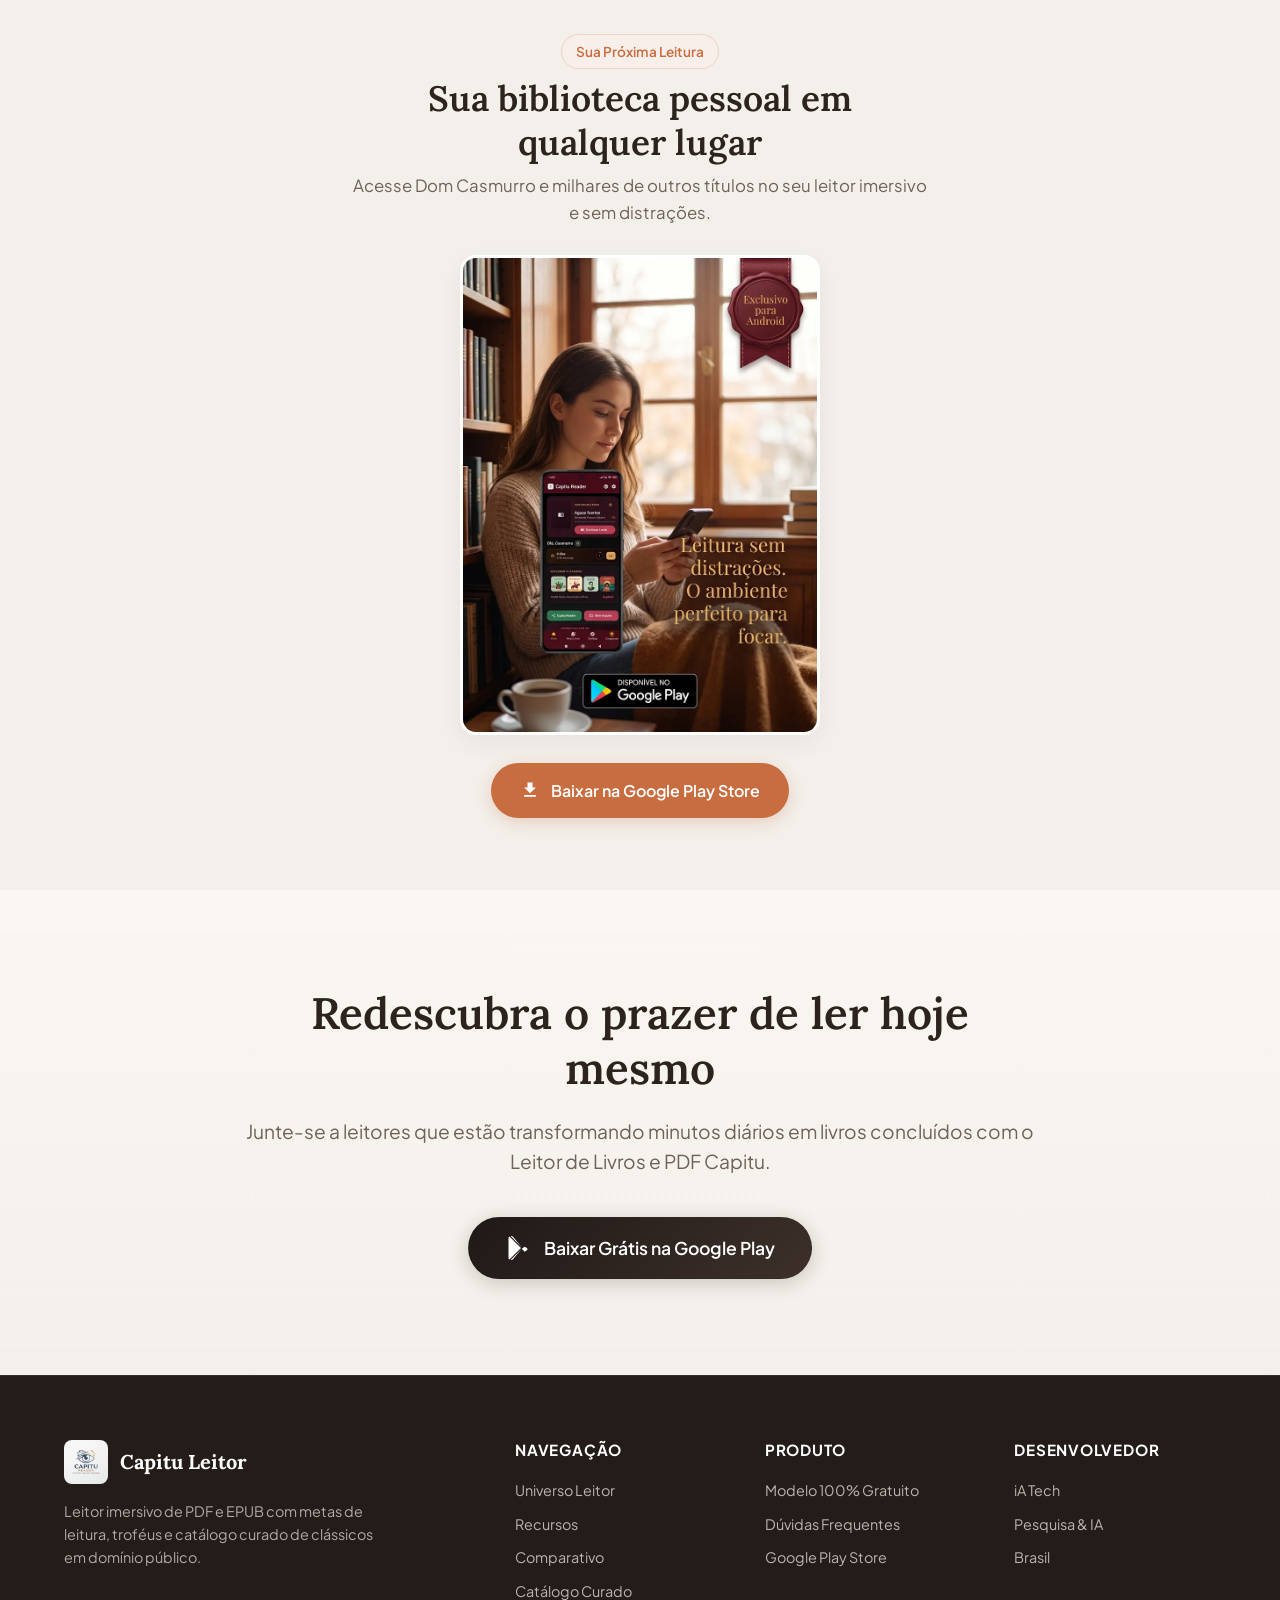
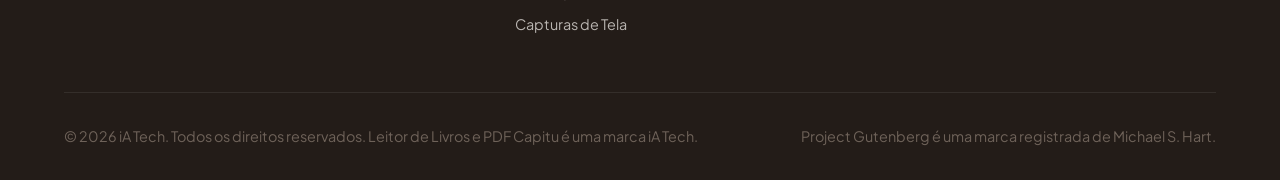
==== commit e642f558: "moby-dick" ====
--- a/universo-leitor.html
+++ b/universo-leitor.html
@@ -165,6 +165,15 @@
           <span class="carousel-thumb-title">The Idiot</span>
           <span class="carousel-thumb-author">Fyodor Dostoyevsky</span>
         </button>
+      
+        <!-- Miniatura: Moby Dick; or The Whale -->
+        <button class="carousel-thumb-item" data-obra="pg-2701" data-title="Moby Dick; or The Whale" data-author="Herman Melville" aria-label="Ver Ficha de Moby Dick; or The Whale">
+          <div class="carousel-thumb-cover">
+            <img src="books/pg-2701/cover.webp" alt="Capa Moby Dick; or The Whale">
+          </div>
+          <span class="carousel-thumb-title">Moby Dick; or The Whale</span>
+          <span class="carousel-thumb-author">Herman Melville</span>
+        </button>
       </div>
     </div>
   </section>
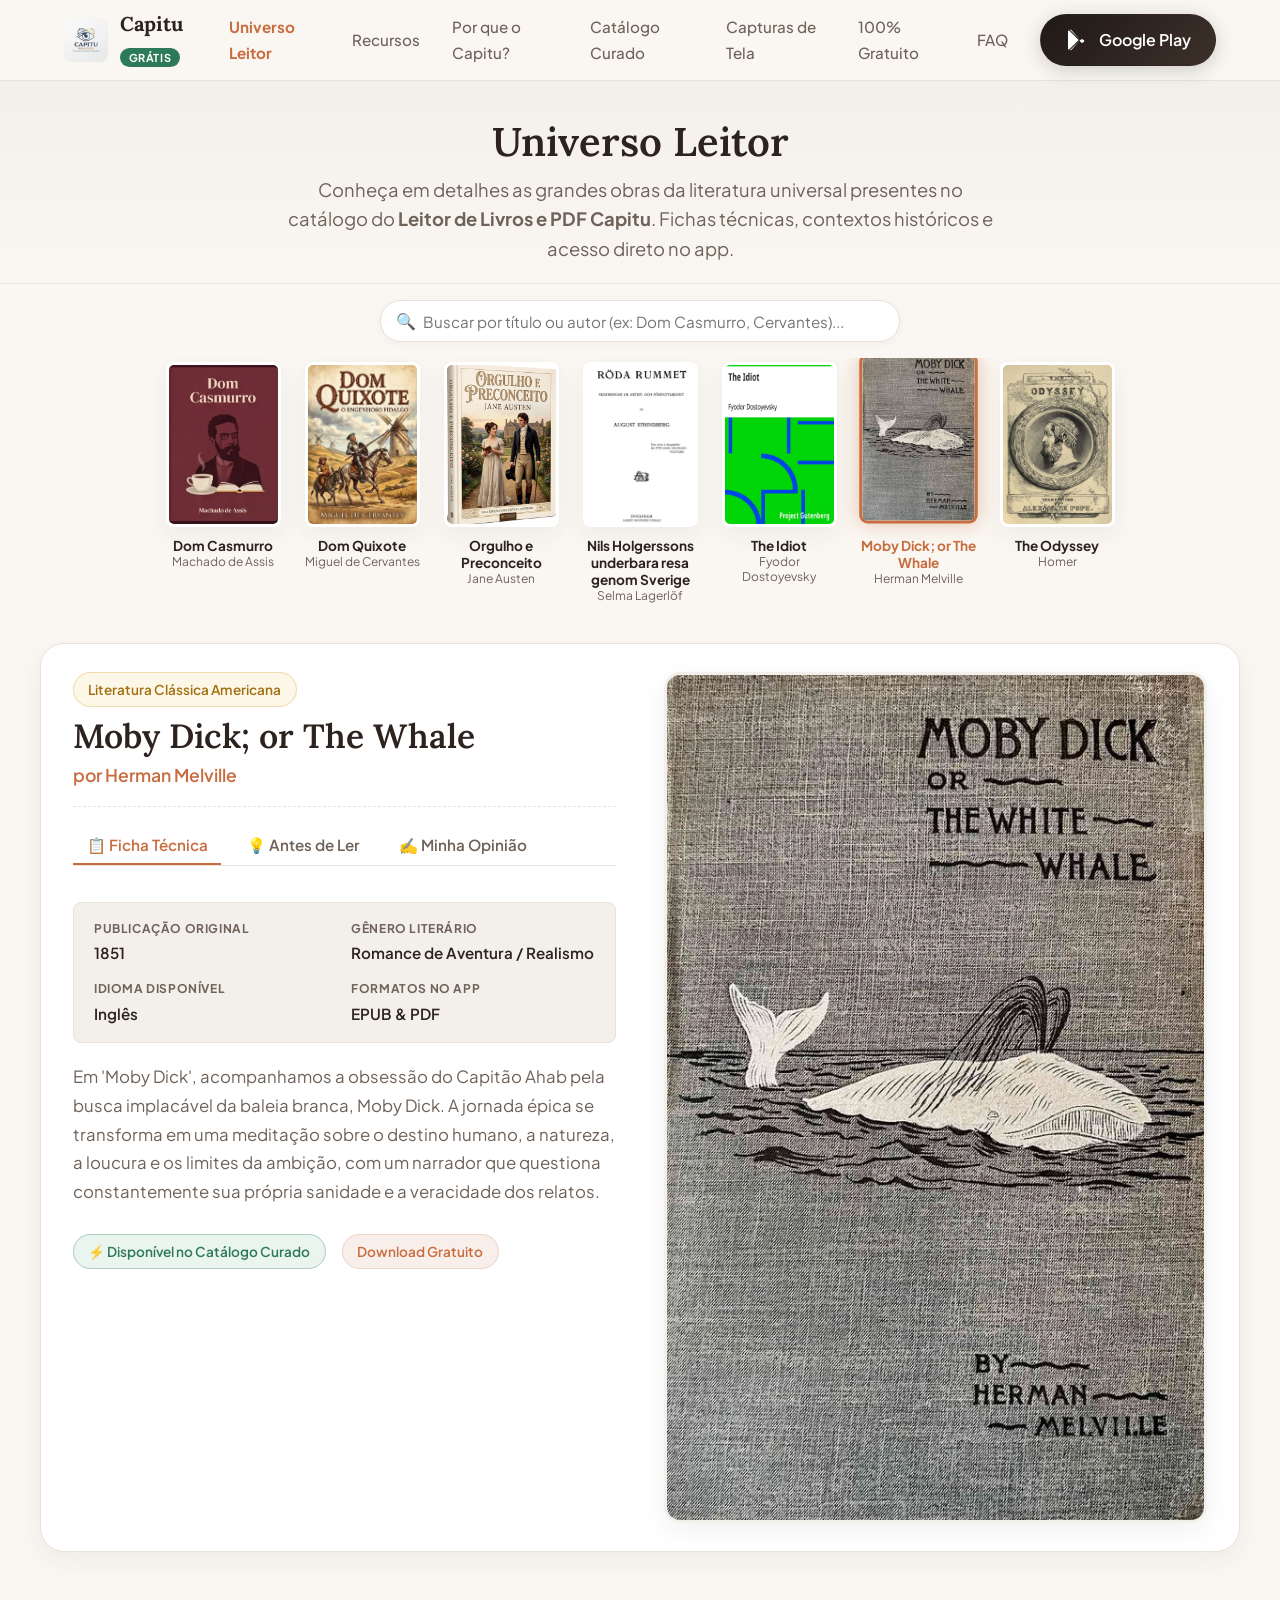
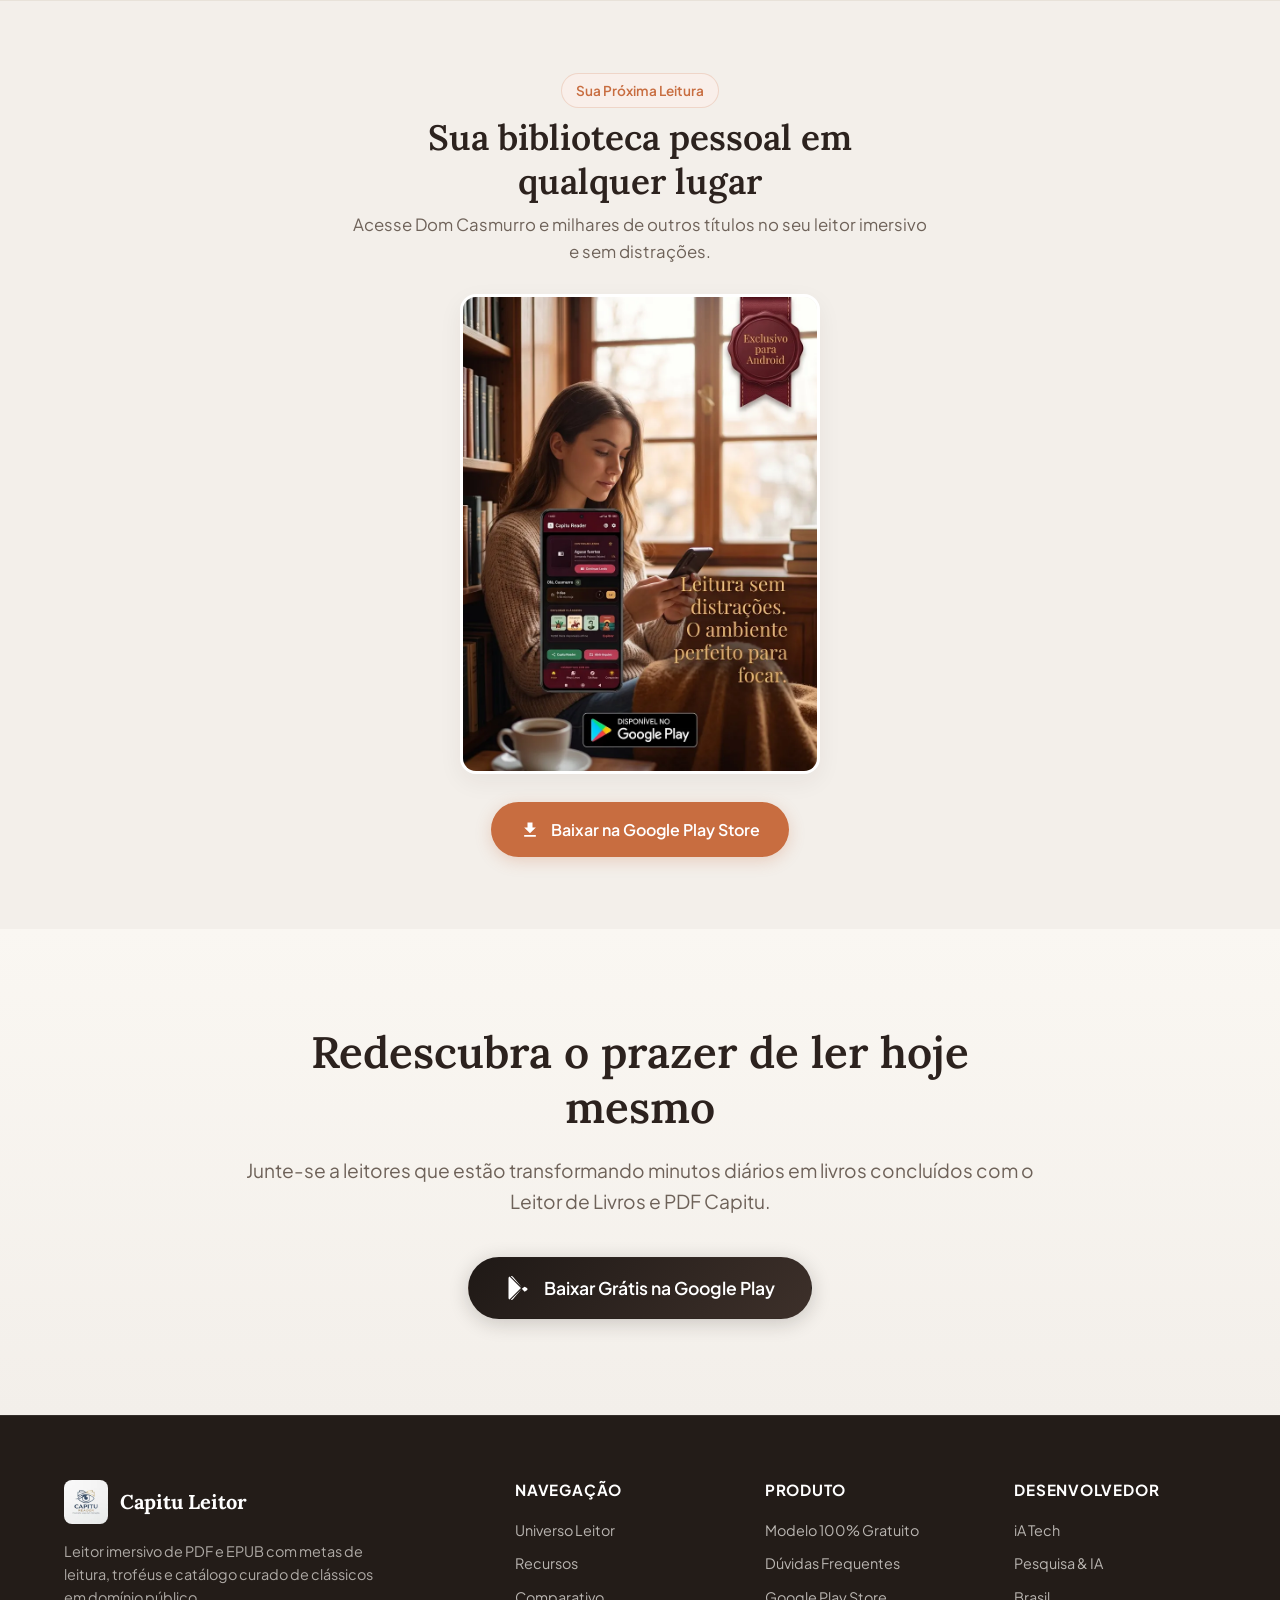
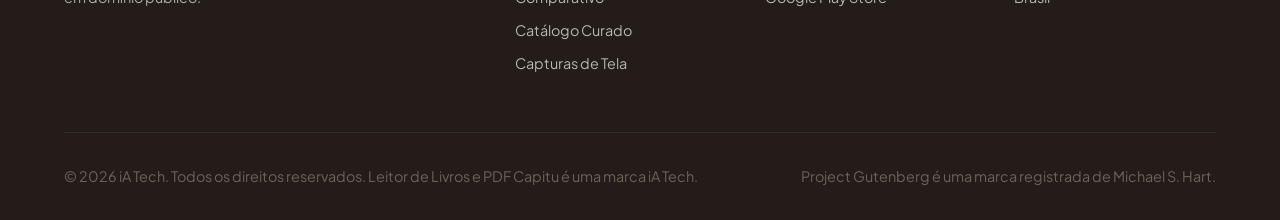
==== commit 571a4b3f: "odisseia" ====
--- a/universo-leitor.html
+++ b/universo-leitor.html
@@ -174,6 +174,15 @@
           <span class="carousel-thumb-title">Moby Dick; or The Whale</span>
           <span class="carousel-thumb-author">Herman Melville</span>
         </button>
+      
+        <!-- Miniatura: The Odyssey -->
+        <button class="carousel-thumb-item" data-obra="pg-3160" data-title="The Odyssey" data-author="Homer" aria-label="Ver Ficha de The Odyssey">
+          <div class="carousel-thumb-cover">
+            <img src="books/pg-3160/cover.webp" alt="Capa The Odyssey">
+          </div>
+          <span class="carousel-thumb-title">The Odyssey</span>
+          <span class="carousel-thumb-author">Homer</span>
+        </button>
       </div>
     </div>
   </section>
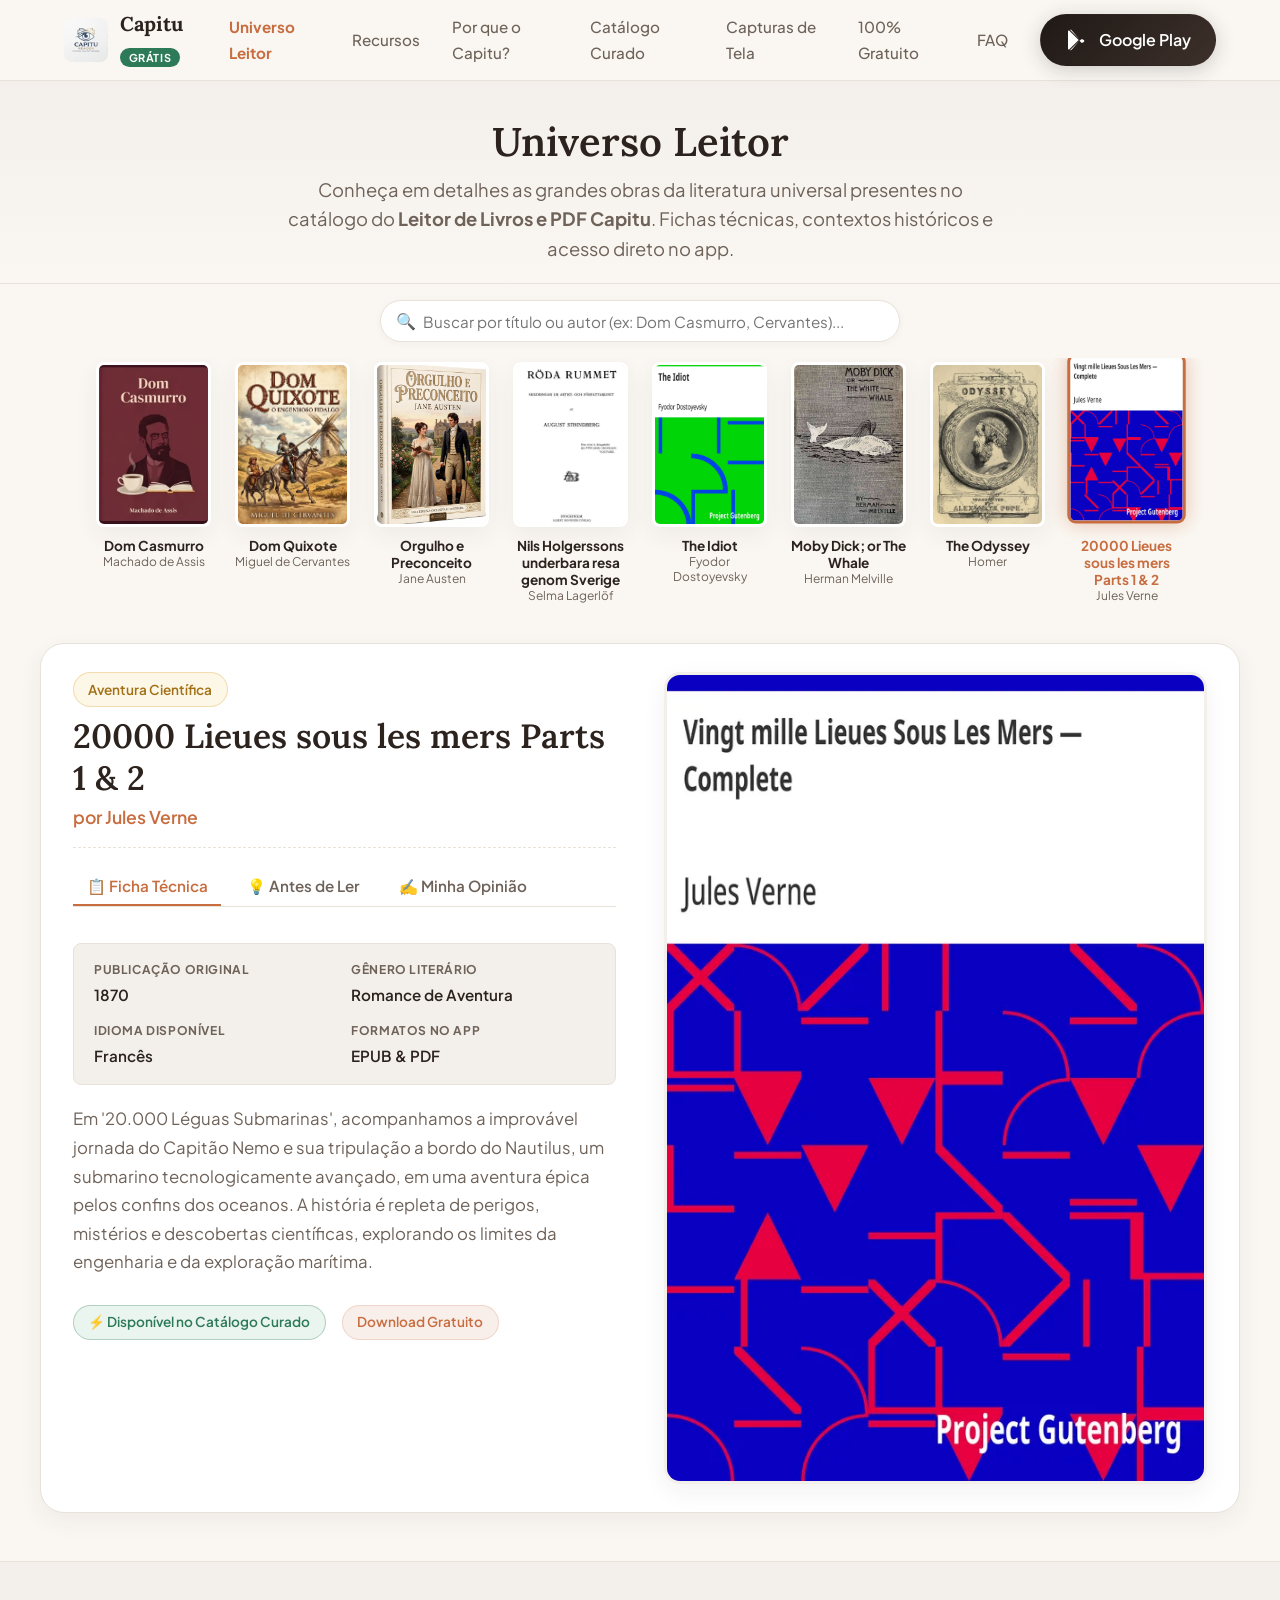
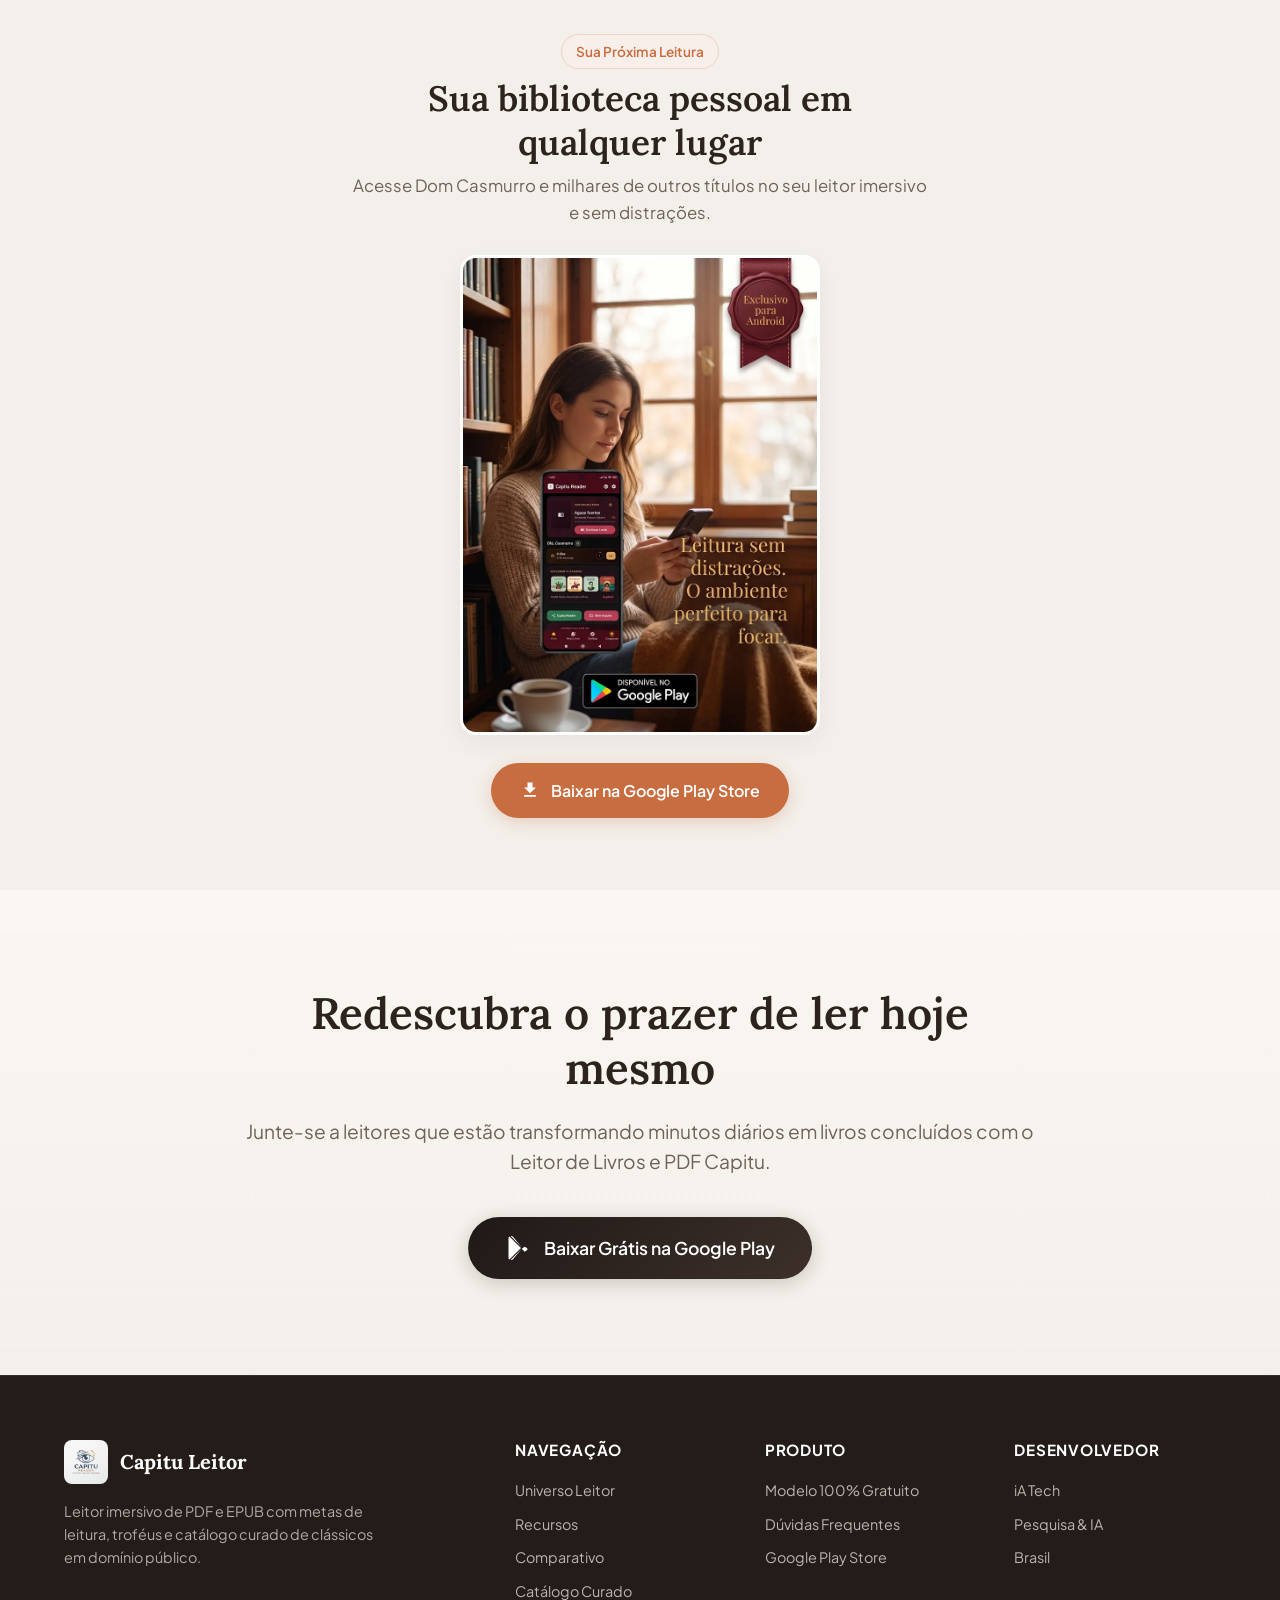
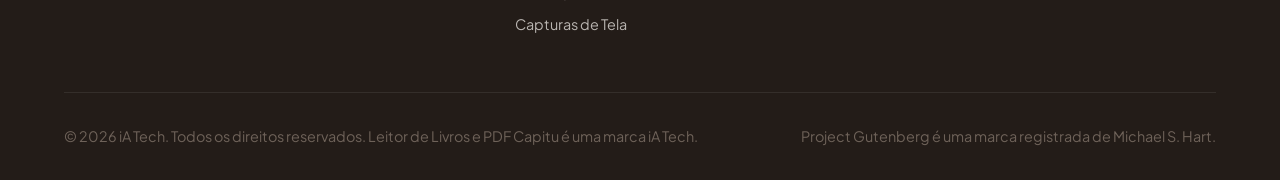
==== commit ce01ea45: "20kmiles-frances" ====
--- a/universo-leitor.html
+++ b/universo-leitor.html
@@ -183,6 +183,15 @@
           <span class="carousel-thumb-title">The Odyssey</span>
           <span class="carousel-thumb-author">Homer</span>
         </button>
+      
+        <!-- Miniatura: 20000 Lieues sous les mers Parts 1 &amp; 2 -->
+        <button class="carousel-thumb-item" data-obra="pg-5097" data-title="20000 Lieues sous les mers Parts 1 &amp; 2" data-author="Jules Verne" aria-label="Ver Ficha de 20000 Lieues sous les mers Parts 1 &amp; 2">
+          <div class="carousel-thumb-cover">
+            <img src="books/pg-5097/cover.webp" alt="Capa 20000 Lieues sous les mers Parts 1 &amp; 2">
+          </div>
+          <span class="carousel-thumb-title">20000 Lieues sous les mers Parts 1 &amp; 2</span>
+          <span class="carousel-thumb-author">Jules Verne</span>
+        </button>
       </div>
     </div>
   </section>
